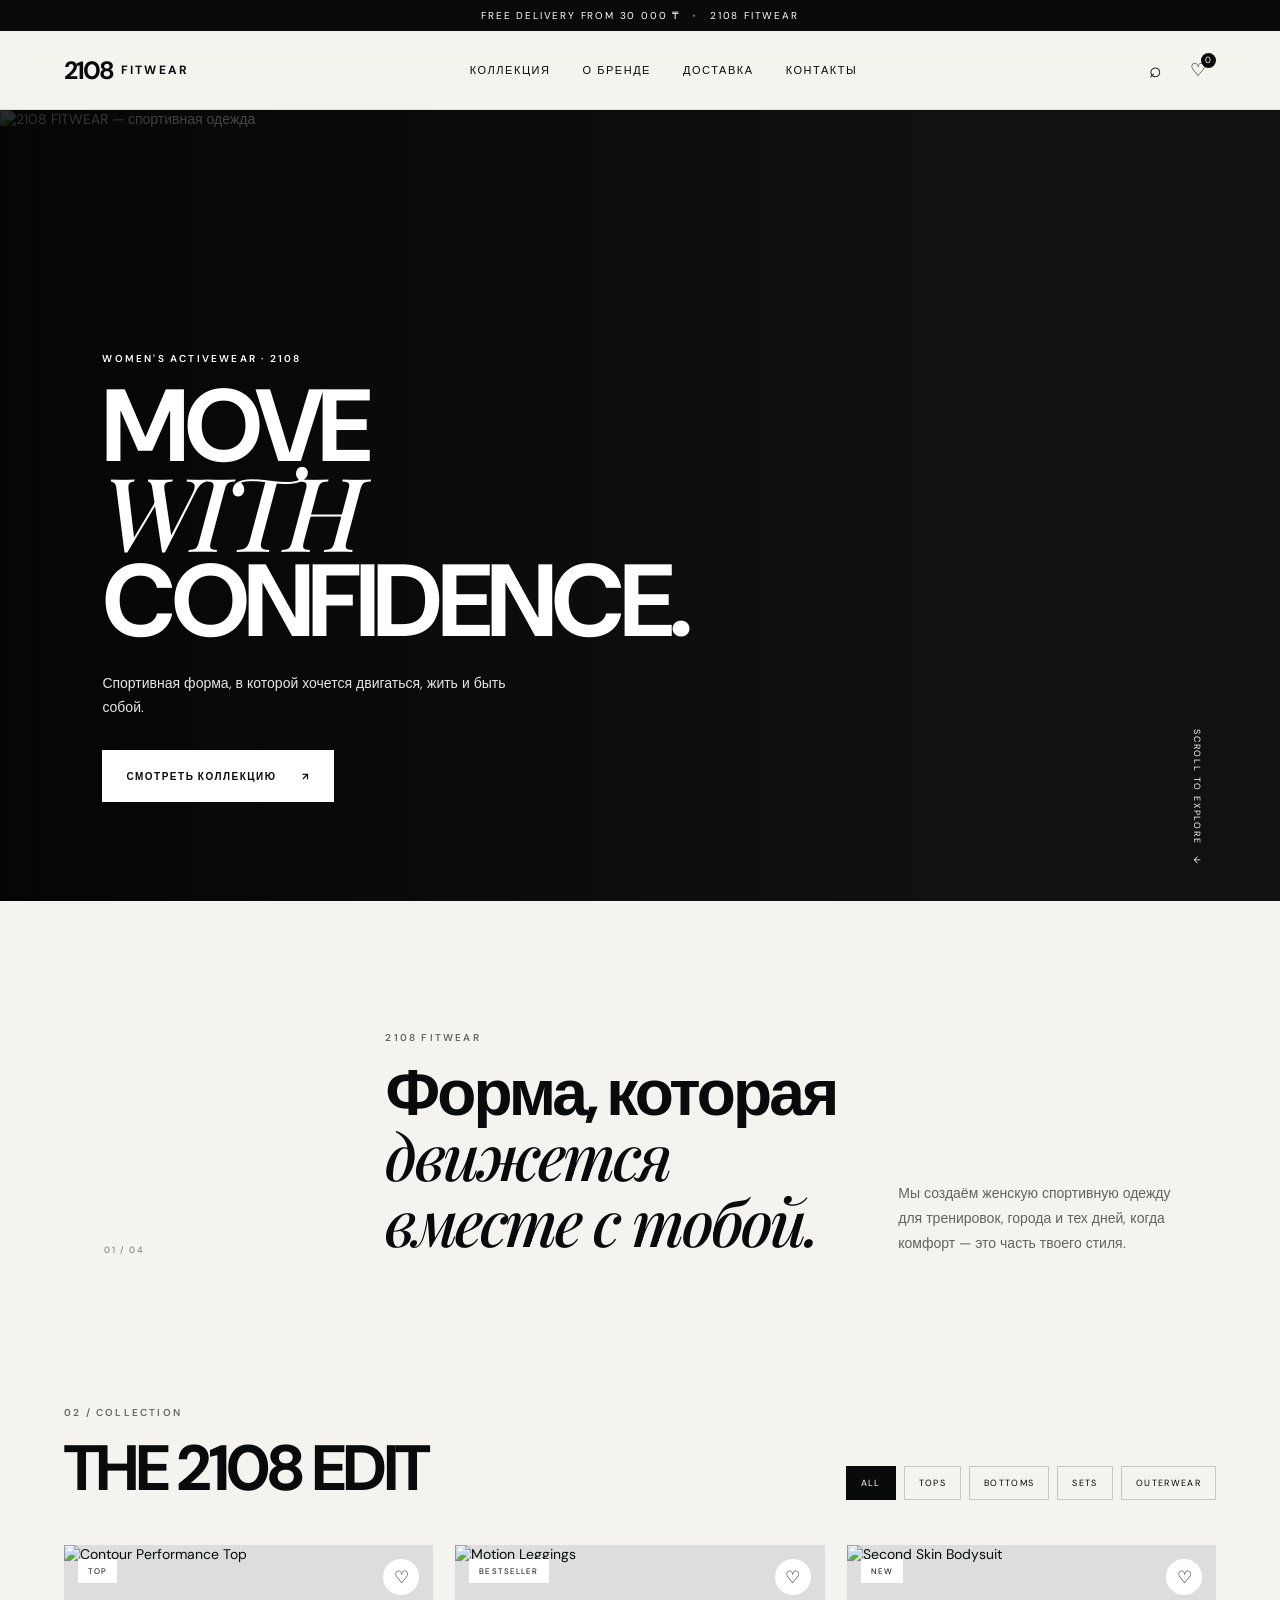
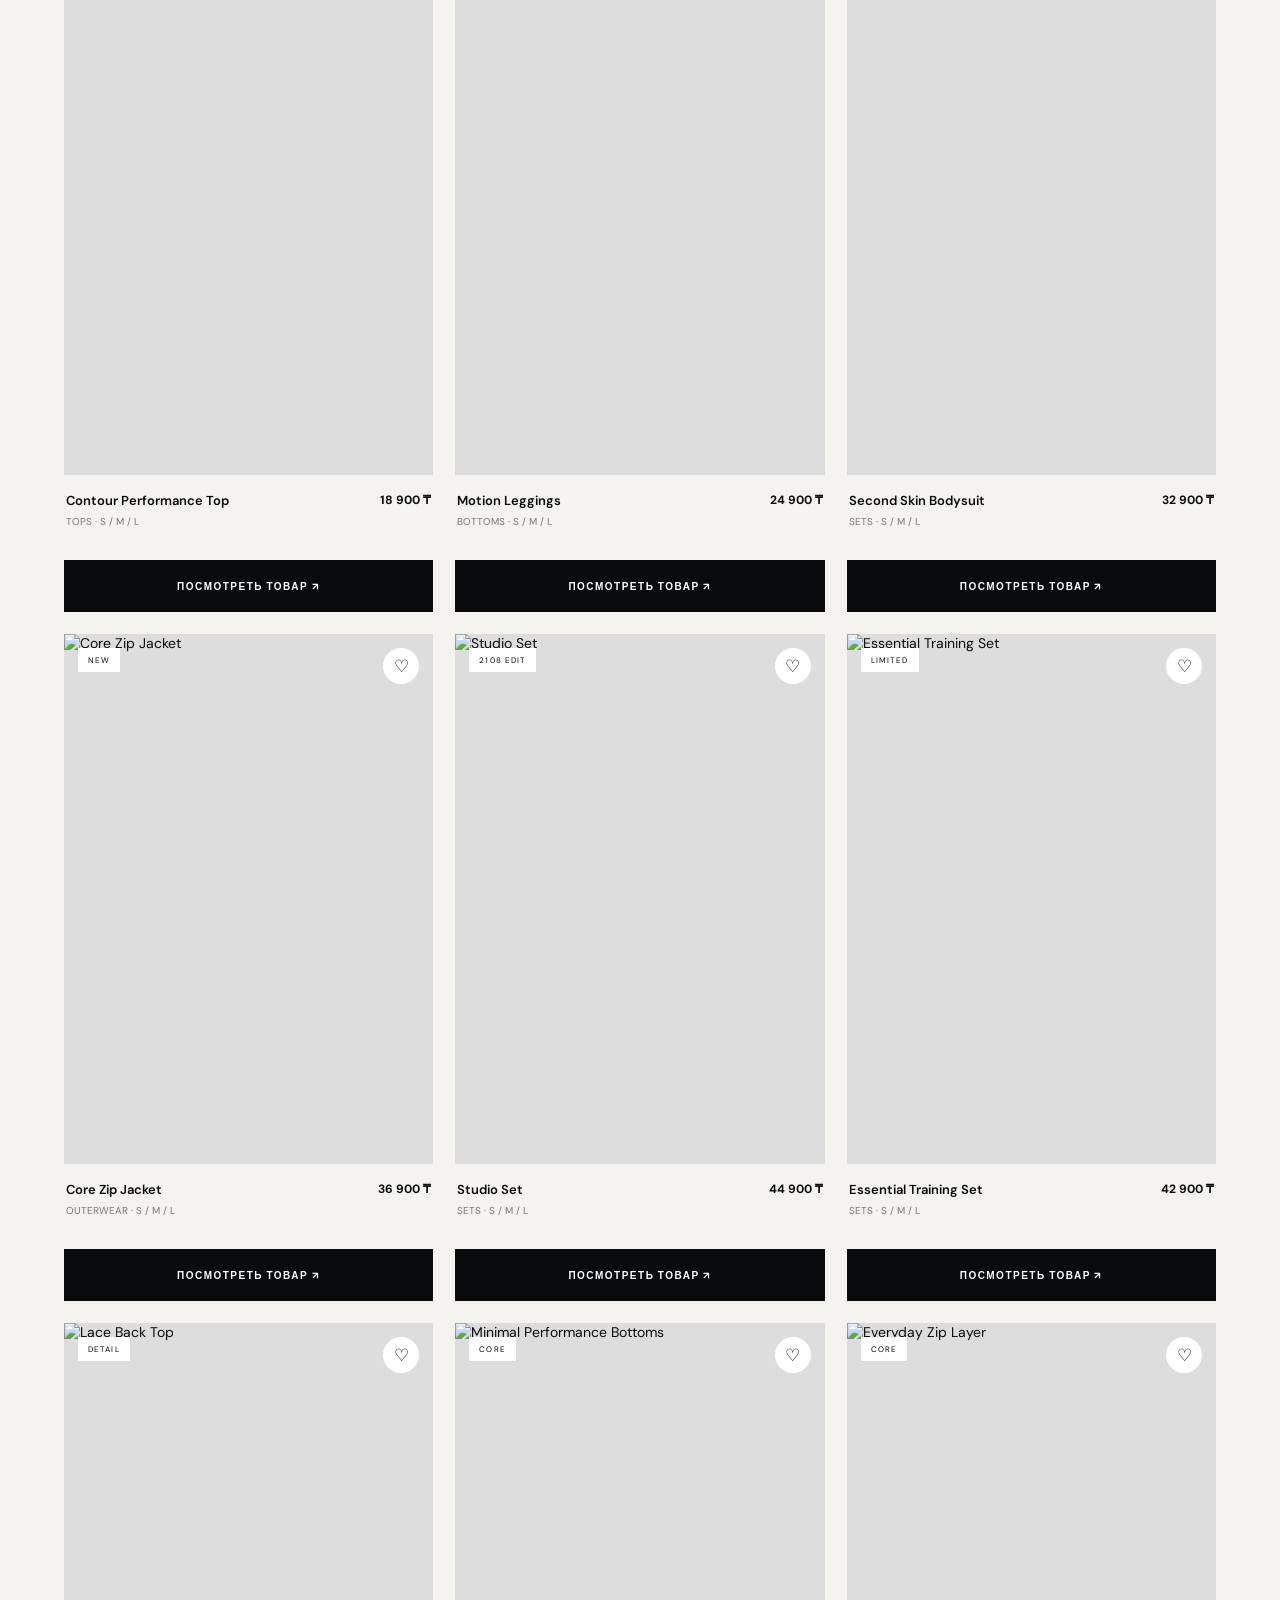
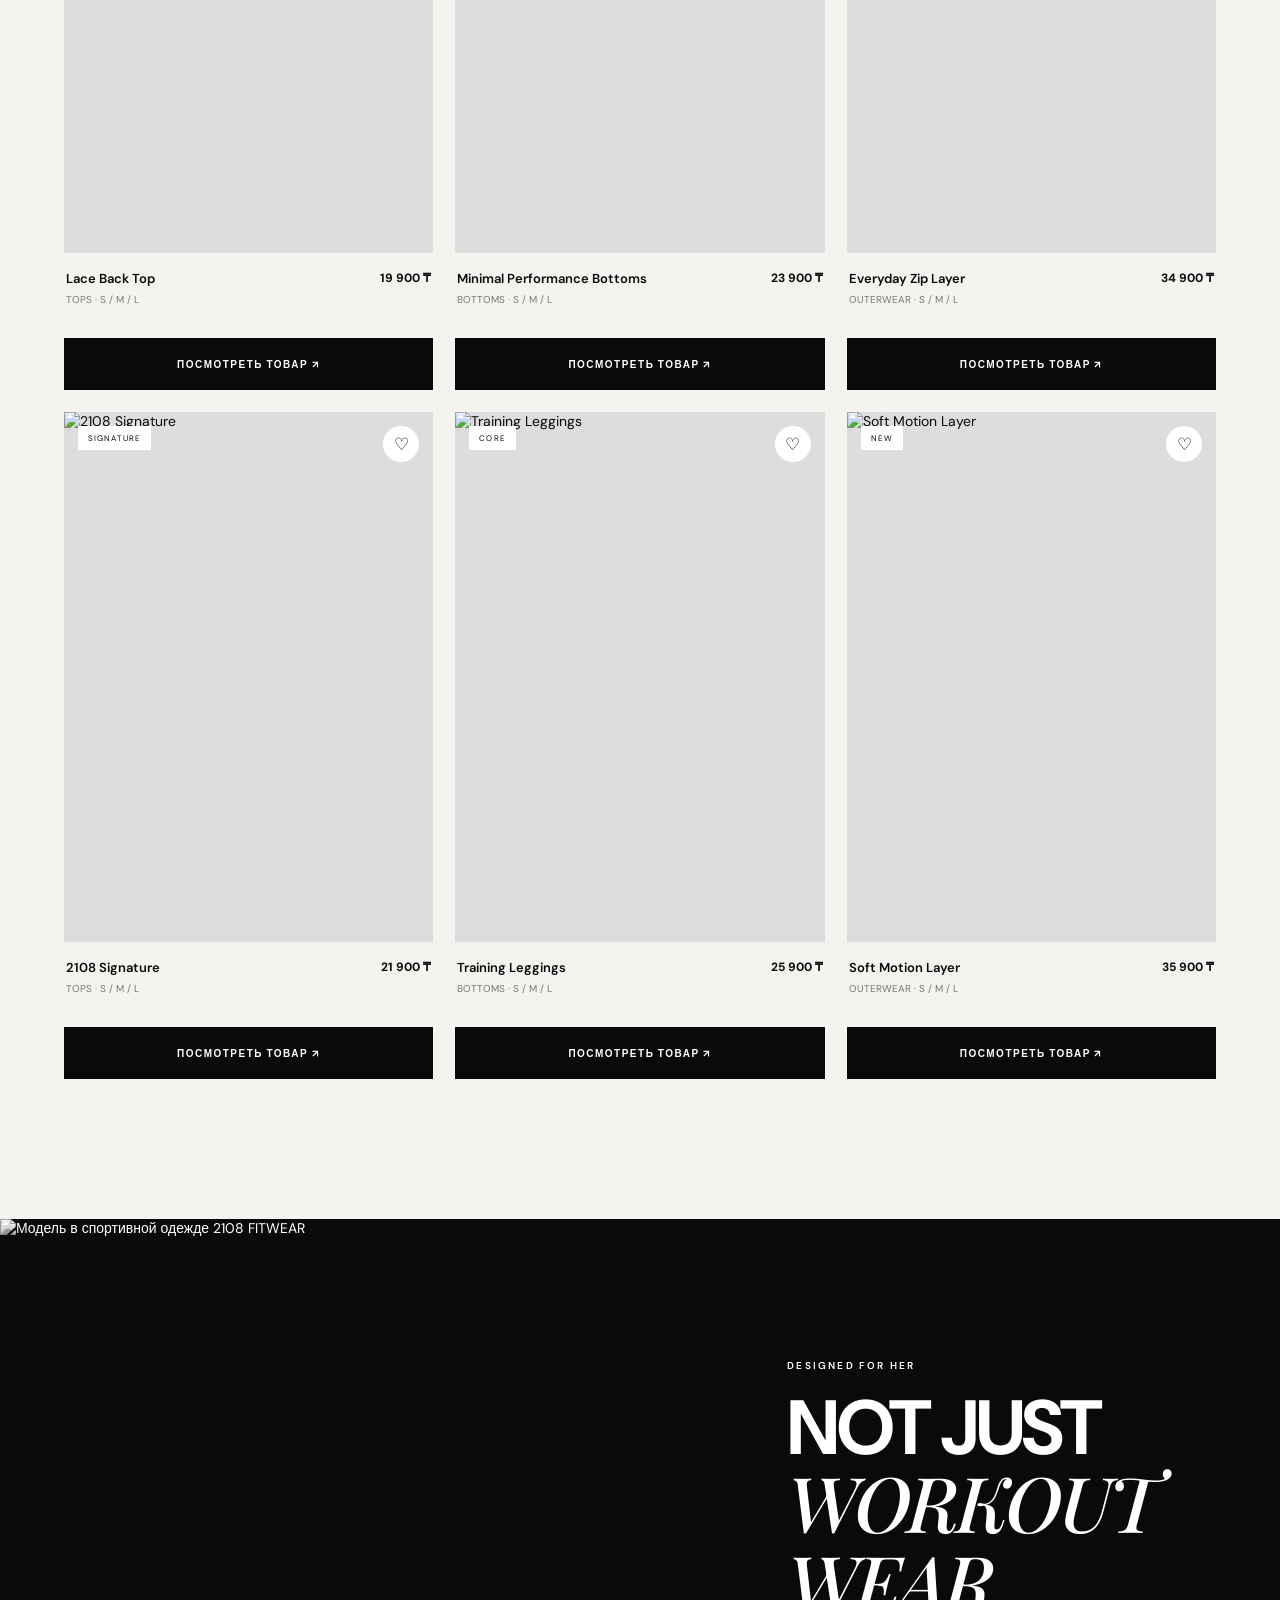
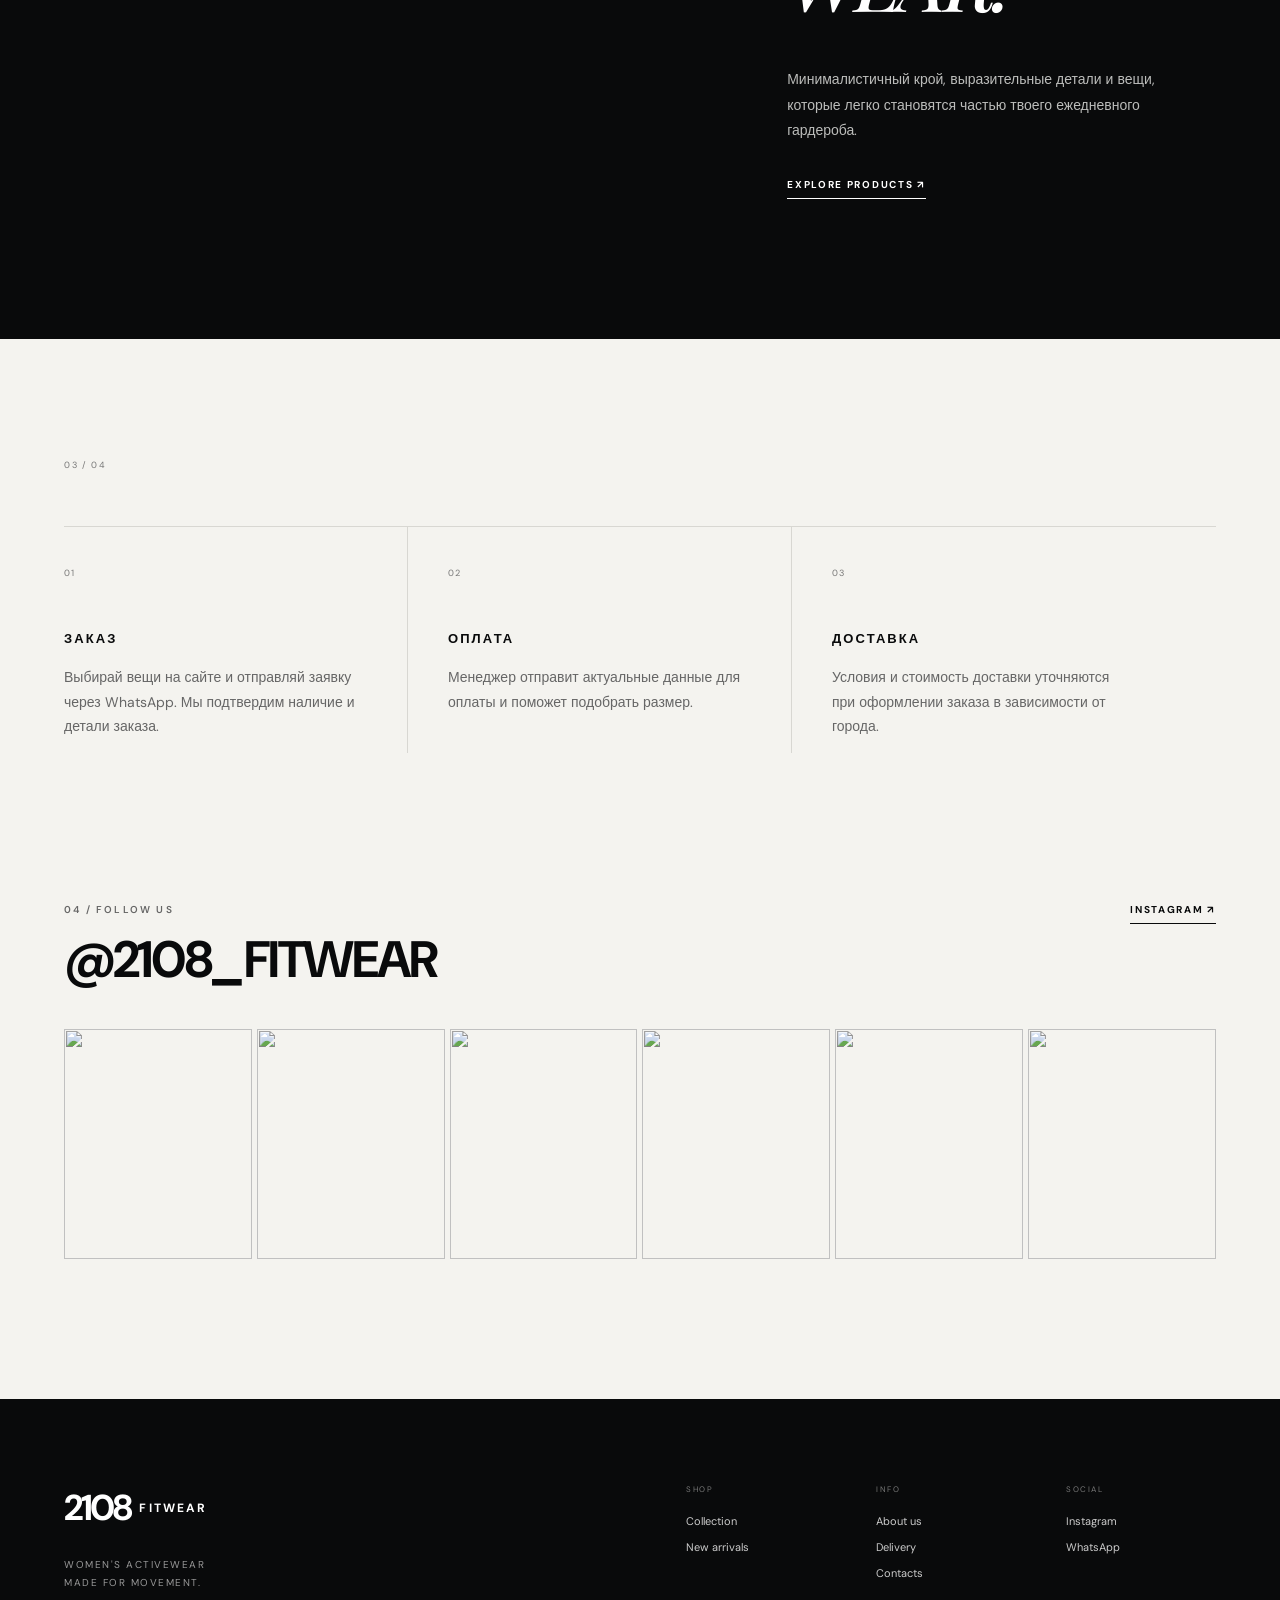
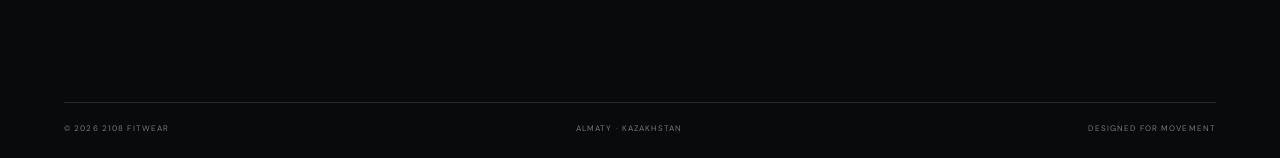
==== index.html @ 3f8c4842 "Add files via upload" ====
<!doctype html>
<html lang="ru">
<head>
  <meta charset="UTF-8">
  <meta name="viewport" content="width=device-width, initial-scale=1.0">
  <meta name="description" content="2108 FITWEAR — женская спортивная одежда. Премиальный activewear для тренировок и повседневной жизни.">
  <title>2108 FITWEAR — Women's Activewear</title>
  <link rel="icon" href="assets/favicon.svg">
  <link rel="stylesheet" href="style.css">
</head>
<body>
  <div class="announcement">FREE DELIVERY FROM 30 000 ₸ <span>•</span> 2108 FITWEAR</div>

  <header class="header" id="top">
    <div class="header-inner">
      <button class="icon-btn mobile-menu-btn" aria-label="Открыть меню">☰</button>
      <a class="logo" href="#top" aria-label="2108 FITWEAR">
        <span class="logo-mark">2108</span>
        <span class="logo-word">FITWEAR</span>
      </a>

      <nav class="nav">
        <a href="#catalog">КОЛЛЕКЦИЯ</a>
        <a href="#about">О БРЕНДЕ</a>
        <a href="#delivery">ДОСТАВКА</a>
        <a href="#contacts">КОНТАКТЫ</a>
      </nav>

      <div class="header-actions">
        <button class="icon-btn" id="searchBtn" aria-label="Поиск">⌕</button>
        <button class="icon-btn bag-btn" id="cartBtn" aria-label="Корзина">
          ♡ <span class="cart-count">0</span>
        </button>
      </div>
    </div>
    <div class="searchbar" id="searchbar">
      <input id="searchInput" type="search" placeholder="Поиск по коллекции..." autocomplete="off">
    </div>
  </header>

  <main>
    <section class="hero">
      <div class="hero-image">
        <img src="assets/product-02.jpg" alt="2108 FITWEAR — спортивная одежда">
      </div>
      <div class="hero-overlay"></div>
      <div class="hero-content">
        <p class="eyebrow">WOMEN'S ACTIVEWEAR · 2108</p>
        <h1>MOVE<br><em>WITH</em><br>CONFIDENCE.</h1>
        <p class="hero-text">Спортивная форма, в которой хочется двигаться, жить и быть собой.</p>
        <a href="#catalog" class="btn btn-light">СМОТРЕТЬ КОЛЛЕКЦИЮ <span>↗</span></a>
      </div>
      <div class="hero-scroll">SCROLL TO EXPLORE <span>↓</span></div>
    </section>

    <section class="intro" id="about">
      <div class="section-number">01 / 04</div>
      <div>
        <p class="eyebrow dark">2108 FITWEAR</p>
        <h2>Форма, которая<br><em>движется вместе с тобой.</em></h2>
      </div>
      <p class="intro-copy">Мы создаём женскую спортивную одежду для тренировок, города и тех дней, когда комфорт — это часть твоего стиля.</p>
    </section>

    <section class="catalog-section" id="catalog">
      <div class="section-head">
        <div>
          <p class="eyebrow dark">02 / COLLECTION</p>
          <h2>THE 2108 EDIT</h2>
        </div>
        <div class="filters" id="filters">
          <button class="filter active" data-filter="all">ALL</button>
          <button class="filter" data-filter="tops">TOPS</button>
          <button class="filter" data-filter="bottoms">BOTTOMS</button>
          <button class="filter" data-filter="sets">SETS</button>
          <button class="filter" data-filter="outerwear">OUTERWEAR</button>
        </div>
      </div>

      <div class="products" id="products"></div>
    </section>

    <section class="statement">
      <div class="statement-image">
        <img src="assets/product-05.jpg" alt="Модель в спортивной одежде 2108 FITWEAR">
      </div>
      <div class="statement-copy">
        <p class="eyebrow">DESIGNED FOR HER</p>
        <h2>NOT JUST<br><em>WORKOUT WEAR.</em></h2>
        <p>Минималистичный крой, выразительные детали и вещи, которые легко становятся частью твоего ежедневного гардероба.</p>
        <a href="#catalog" class="text-link">EXPLORE PRODUCTS ↗</a>
      </div>
    </section>

    <section class="delivery" id="delivery">
      <div class="section-number">03 / 04</div>
      <div class="delivery-grid">
        <article>
          <span>01</span>
          <h3>ЗАКАЗ</h3>
          <p>Выбирай вещи на сайте и отправляй заявку через WhatsApp. Мы подтвердим наличие и детали заказа.</p>
        </article>
        <article>
          <span>02</span>
          <h3>ОПЛАТА</h3>
          <p>Менеджер отправит актуальные данные для оплаты и поможет подобрать размер.</p>
        </article>
        <article>
          <span>03</span>
          <h3>ДОСТАВКА</h3>
          <p>Условия и стоимость доставки уточняются при оформлении заказа в зависимости от города.</p>
        </article>
      </div>
    </section>

    <section class="instagram">
      <div class="section-head">
        <div>
          <p class="eyebrow dark">04 / FOLLOW US</p>
          <h2>@2108_FITWEAR</h2>
        </div>
        <a class="text-link" href="https://instagram.com/2108_fitwear" target="_blank" rel="noopener">INSTAGRAM ↗</a>
      </div>
      <div class="insta-grid">
        <img src="assets/product-01.jpg" alt="">
        <img src="assets/product-03.jpg" alt="">
        <img src="assets/product-04.jpg" alt="">
        <img src="assets/product-06.jpg" alt="">
        <img src="assets/product-07.jpg" alt="">
        <img src="assets/product-10.jpg" alt="">
      </div>
    </section>
  </main>

  <footer class="footer" id="contacts">
    <div class="footer-top">
      <div class="footer-brand">
        <div class="logo large"><span class="logo-mark">2108</span><span class="logo-word">FITWEAR</span></div>
        <p>WOMEN'S ACTIVEWEAR<br>MADE FOR MOVEMENT.</p>
      </div>
      <div class="footer-links">
        <div>
          <small>SHOP</small>
          <a href="#catalog">Collection</a>
          <a href="#catalog">New arrivals</a>
        </div>
        <div>
          <small>INFO</small>
          <a href="#about">About us</a>
          <a href="#delivery">Delivery</a>
          <a href="#contacts">Contacts</a>
        </div>
        <div>
          <small>SOCIAL</small>
          <a href="https://instagram.com/2108_fitwear" target="_blank" rel="noopener">Instagram</a>
          <a href="#" id="footerWhatsapp">WhatsApp</a>
        </div>
      </div>
    </div>
    <div class="footer-bottom">
      <span>© 2026 2108 FITWEAR</span>
      <span>ALMATY · KAZAKHSTAN</span>
      <span>DESIGNED FOR MOVEMENT</span>
    </div>
  </footer>

  <div class="modal" id="productModal" aria-hidden="true">
    <div class="modal-backdrop"></div>
    <div class="modal-card">
      <button class="modal-close" id="modalClose" aria-label="Закрыть">×</button>
      <div class="modal-image"><img id="modalImg" src="" alt=""></div>
      <div class="modal-info">
        <p class="eyebrow dark" id="modalCategory"></p>
        <h2 id="modalName"></h2>
        <p class="modal-price" id="modalPrice"></p>
        <p class="modal-description" id="modalDescription"></p>
        <div class="sizes">
          <span>SIZE</span>
          <button>S</button><button>M</button><button>L</button>
        </div>
        <button class="btn btn-dark full" id="modalAdd">ДОБАВИТЬ В КОРЗИНУ</button>
      </div>
    </div>
  </div>

  <aside class="cart" id="cart">
    <div class="cart-head">
      <div><p class="eyebrow dark">YOUR BAG</p><h2>КОРЗИНА</h2></div>
      <button class="modal-close" id="cartClose">×</button>
    </div>
    <div class="cart-items" id="cartItems">
      <div class="empty-cart">Корзина пока пуста.<br>Выбери что-нибудь из коллекции.</div>
    </div>
    <div class="cart-footer">
      <div class="cart-total"><span>ИТОГО</span><strong id="cartTotal">0 ₸</strong></div>
      <a class="btn btn-dark full" id="whatsappOrder" href="#" target="_blank" rel="noopener">ЗАКАЗАТЬ В WHATSAPP ↗</a>
      <a class="btn btn-outline full" href="https://instagram.com/2108_fitwear" target="_blank" rel="noopener">НАПИСАТЬ В INSTAGRAM ↗</a>
    </div>
  </aside>
  <div class="cart-overlay" id="cartOverlay"></div>

  <script src="script.js"></script>
</body>
</html>
---- style.css ----
@import url('https://fonts.googleapis.com/css2?family=DM+Sans:wght@400;500;600;700&family=Playfair+Display:ital,wght@0,500;0,600;1,500;1,600&display=swap');

:root{
  --black:#090a0b; --soft:#f4f3ef; --white:#fff; --muted:#777873;
  --line:#d8d7d2; --serif:"Playfair Display",Georgia,serif; --sans:"DM Sans",Arial,sans-serif;
}
*{box-sizing:border-box}
html{scroll-behavior:smooth}
body{margin:0;background:var(--soft);color:var(--black);font-family:var(--sans);font-size:14px}
a{color:inherit;text-decoration:none}
button,input{font:inherit}
button{cursor:pointer}
img{display:block;width:100%;height:100%;object-fit:cover}
.announcement{height:31px;background:var(--black);color:#fff;display:flex;align-items:center;justify-content:center;font-size:10px;letter-spacing:.18em}
.announcement span{margin:0 12px;opacity:.4}
.header{position:sticky;top:0;z-index:20;background:rgba(244,243,239,.94);backdrop-filter:blur(15px);border-bottom:1px solid rgba(0,0,0,.09)}
.header-inner{height:78px;max-width:1440px;margin:auto;padding:0 5vw;display:flex;align-items:center;justify-content:space-between;gap:30px}
.logo{display:flex;align-items:center;gap:8px;font-weight:700;letter-spacing:.07em}
.logo-mark{font-size:25px;letter-spacing:-.08em}
.logo-word{font-size:12px;letter-spacing:.18em}
.logo.large{display:flex;margin-bottom:25px}
.logo.large .logo-mark{font-size:36px}
.nav{display:flex;gap:32px;font-size:11px;letter-spacing:.14em}
.nav a,.text-link{transition:opacity .2s}
.nav a:hover,.text-link:hover{opacity:.5}
.header-actions{display:flex;gap:8px}
.icon-btn{border:0;background:transparent;width:35px;height:35px;position:relative;font-size:21px}
.bag-btn{font-size:18px}
.cart-count{position:absolute;right:0;top:0;background:var(--black);color:#fff;border-radius:50%;width:15px;height:15px;font-size:9px;display:grid;place-items:center}
.mobile-menu-btn{display:none}
.searchbar{display:none;max-width:1440px;margin:auto;padding:0 5vw 15px}
.searchbar.open{display:block}
.searchbar input{width:100%;border:0;border-bottom:1px solid #aaa;background:transparent;padding:12px 0;outline:0}
.hero{height:min(820px,calc(100vh - 109px));min-height:620px;background:#111;position:relative;color:#fff;overflow:hidden}
.hero-image{position:absolute;inset:0}
.hero-image img{object-position:center 35%;filter:brightness(.58) contrast(1.04)}
.hero-overlay{position:absolute;inset:0;background:linear-gradient(90deg,rgba(0,0,0,.7),transparent 75%)}
.hero-content{position:absolute;left:8vw;bottom:11vh;max-width:650px}
.eyebrow{font-size:10px;letter-spacing:.22em;font-weight:600;margin:0 0 20px}
.eyebrow.dark{color:#666}
.hero h1{font-size:clamp(54px,8vw,125px);line-height:.82;letter-spacing:-.055em;margin:0 0 28px;font-weight:700}
.hero h1 em,h2 em{font-family:var(--serif);font-weight:500}
.hero-text{max-width:430px;line-height:1.7;color:#e6e6e6;margin-bottom:30px}
.btn{display:inline-flex;align-items:center;justify-content:center;gap:25px;border:1px solid transparent;padding:17px 23px;min-height:52px;font-size:10px;font-weight:700;letter-spacing:.15em;transition:transform .2s,background .2s,color .2s}
.btn:hover{transform:translateY(-2px)}
.btn-light{background:#fff;color:#090a0b}
.btn-dark{background:var(--black);color:#fff}
.btn-outline{background:transparent;border-color:#aaa}
.full{width:100%}
.hero-scroll{position:absolute;right:6vw;bottom:35px;font-size:9px;letter-spacing:.2em;writing-mode:vertical-rl;display:flex;gap:12px}
.intro{max-width:1200px;margin:auto;padding:130px 5vw 150px;display:grid;grid-template-columns:1fr 2fr 1.2fr;gap:50px;align-items:end}
.section-number{font-size:9px;letter-spacing:.18em;color:#777}
.intro h2,.section-head h2,.statement h2,.cart h2,.modal-info h2{font-size:clamp(36px,5vw,76px);line-height:.95;letter-spacing:-.045em;margin:0}
.intro-copy{line-height:1.8;color:#62635f;max-width:330px;margin:0}
.catalog-section{padding:0 5vw 140px;max-width:1440px;margin:auto}
.section-head{display:flex;align-items:flex-end;justify-content:space-between;gap:30px;margin-bottom:45px}
.section-head h2{font-size:clamp(35px,5vw,68px)}
.filters{display:flex;flex-wrap:wrap;gap:8px}
.filter{background:transparent;border:1px solid #c7c6c1;padding:10px 14px;font-size:9px;letter-spacing:.15em}
.filter.active,.filter:hover{background:var(--black);color:#fff;border-color:var(--black)}
.products{display:grid;grid-template-columns:repeat(3,1fr);gap:22px}
.product{position:relative;min-width:0}
.product-image{height:530px;background:#ddd;overflow:hidden;position:relative}
.product-image img{transition:transform .6s cubic-bezier(.2,.7,.2,1)}
.product:hover .product-image img{transform:scale(1.035)}
.product-badge{position:absolute;left:14px;top:14px;background:#fff;padding:7px 10px;font-size:8px;letter-spacing:.14em}
.product-like{position:absolute;right:14px;top:14px;width:36px;height:36px;border:0;background:#fff;border-radius:50%;font-size:17px}
.product-info{padding:17px 2px 32px;display:flex;justify-content:space-between;gap:15px}
.product-name{font-weight:600;font-size:13px;margin-bottom:6px}
.product-meta{font-size:10px;color:#777}
.product-price{font-size:12px;font-weight:700;white-space:nowrap}
.statement{background:var(--black);color:#fff;display:grid;grid-template-columns:1.05fr .95fr;min-height:720px}
.statement-image{min-height:650px}
.statement-image img{filter:grayscale(1);object-position:center}
.statement-copy{padding:10vw 9vw;display:flex;flex-direction:column;justify-content:center}
.statement-copy h2{font-size:clamp(45px,6vw,90px);margin-bottom:30px}
.statement-copy>p:not(.eyebrow){color:#bcbdbb;line-height:1.8;max-width:450px;margin-bottom:35px}
.text-link{font-size:10px;letter-spacing:.17em;font-weight:700;border-bottom:1px solid currentColor;padding-bottom:7px;align-self:flex-start}
.delivery{max-width:1440px;margin:auto;padding:120px 5vw 150px}
.delivery-grid{display:grid;grid-template-columns:repeat(3,1fr);gap:0;border-top:1px solid var(--line);margin-top:55px}
.delivery-grid article{padding:35px 40px 0 0;border-right:1px solid var(--line);margin-right:40px}
.delivery-grid article:last-child{border:0}
.delivery-grid span{font-size:9px;letter-spacing:.15em;color:#777}
.delivery-grid h3{font-size:13px;letter-spacing:.16em;margin:50px 0 18px}
.delivery-grid p{color:#666;line-height:1.75;max-width:300px}
.instagram{padding:0 5vw 140px;max-width:1440px;margin:auto}
.instagram .section-head{align-items:end}
.instagram h2{font-size:clamp(34px,4vw,58px)}
.insta-grid{display:grid;grid-template-columns:repeat(6,1fr);height:230px;gap:5px}
.insta-grid img{filter:grayscale(.25);transition:filter .3s}
.insta-grid img:hover{filter:grayscale(0)}
.footer{background:var(--black);color:#fff;padding:85px 5vw 25px}
.footer-top{max-width:1300px;margin:auto;display:flex;justify-content:space-between;gap:80px;padding-bottom:100px}
.footer-brand p{font-size:10px;line-height:1.8;letter-spacing:.15em;color:#999}
.footer-links{display:grid;grid-template-columns:repeat(3,150px);gap:40px}
.footer-links div{display:flex;flex-direction:column;gap:12px}
.footer-links small{font-size:8px;letter-spacing:.2em;color:#777;margin-bottom:8px}
.footer-links a{font-size:11px;color:#ccc}
.footer-bottom{max-width:1300px;margin:auto;border-top:1px solid #292929;padding-top:20px;display:flex;justify-content:space-between;font-size:8px;letter-spacing:.14em;color:#777}
.modal{position:fixed;inset:0;z-index:50;display:none;align-items:center;justify-content:center;padding:25px}
.modal.open{display:flex}
.modal-backdrop{position:absolute;inset:0;background:rgba(0,0,0,.68);backdrop-filter:blur(5px)}
.modal-card{position:relative;z-index:1;background:var(--soft);max-width:900px;width:100%;display:grid;grid-template-columns:1fr 1fr;max-height:90vh;overflow:auto}
.modal-image{height:620px;background:#ddd}
.modal-info{padding:65px 55px;display:flex;flex-direction:column;justify-content:center}
.modal-info h2{font-size:45px;margin-bottom:15px}
.modal-price{font-weight:700;font-size:18px;margin:0 0 25px}
.modal-description{color:#686966;line-height:1.7}
.sizes{display:flex;align-items:center;gap:8px;margin:25px 0}
.sizes span{font-size:9px;letter-spacing:.15em;margin-right:10px}
.sizes button{width:38px;height:38px;background:transparent;border:1px solid #bbb;font-size:10px}
.modal-close{position:absolute;right:15px;top:10px;background:transparent;border:0;font-size:30px;z-index:3}
.cart{position:fixed;right:0;top:0;height:100vh;width:min(470px,100vw);background:var(--soft);z-index:60;transform:translateX(105%);transition:transform .35s ease;display:flex;flex-direction:column;padding:35px}
.cart.open{transform:translateX(0)}
.cart-overlay{position:fixed;inset:0;background:rgba(0,0,0,.45);z-index:55;opacity:0;pointer-events:none;transition:.3s}
.cart-overlay.open{opacity:1;pointer-events:auto}
.cart-head{display:flex;justify-content:space-between;align-items:start;border-bottom:1px solid var(--line);padding-bottom:25px}
.cart-head h2{font-size:36px}
.cart-items{flex:1;overflow:auto;padding:25px 0}
.empty-cart{color:#777;line-height:1.8;text-align:center;padding:70px 20px}
.cart-item{display:grid;grid-template-columns:80px 1fr auto;gap:15px;margin-bottom:20px;align-items:center}
.cart-item-img{height:95px;background:#ddd}
.cart-item-name{font-size:12px;font-weight:700}
.cart-item-meta{font-size:10px;color:#777;margin-top:5px}
.cart-item-price{font-size:11px;font-weight:700}
.remove-item{border:0;background:transparent;font-size:16px;color:#888}
.cart-footer{border-top:1px solid var(--line);padding-top:20px}
.cart-total{display:flex;justify-content:space-between;margin-bottom:15px;font-size:12px}
.cart-total strong{font-size:16px}
.cart-footer .btn{margin-top:9px}
@media(max-width:900px){
  .nav{display:none}.mobile-menu-btn{display:block}
  .header-inner{height:68px}
  .hero{min-height:650px}
  .intro{grid-template-columns:1fr;gap:25px;padding:90px 7vw}
  .intro-copy{max-width:600px}
  .products{grid-template-columns:repeat(2,1fr)}
  .product-image{height:500px}
  .statement{grid-template-columns:1fr}
  .statement-image{height:520px;min-height:0}
  .delivery-grid{grid-template-columns:1fr}
  .delivery-grid article{border-right:0;border-bottom:1px solid var(--line);padding-bottom:25px;margin:0}
  .delivery-grid h3{margin-top:25px}
  .insta-grid{grid-template-columns:repeat(3,1fr);height:auto}
  .insta-grid img{height:180px}
  .footer-top{flex-direction:column;padding-bottom:60px}
}
@media(max-width:600px){
  .announcement{font-size:8px}
  .hero{height:700px;min-height:0}
  .hero-content{left:7vw;right:7vw;bottom:70px}
  .hero h1{font-size:58px}
  .hero-scroll{display:none}
  .section-head{align-items:flex-start;flex-direction:column}
  .catalog-section,.instagram,.delivery{padding-left:6vw;padding-right:6vw}
  .products{grid-template-columns:1fr;gap:0}
  .product-image{height:125vw;max-height:600px}
  .filters{gap:5px}
  .filter{padding:9px 10px}
  .statement-image{height:400px}
  .statement-copy{padding:70px 8vw}
  .delivery{padding-top:80px}
  .insta-grid{grid-template-columns:repeat(2,1fr)}
  .insta-grid img{height:46vw}
  .footer{padding:65px 7vw 25px}
  .footer-links{grid-template-columns:repeat(2,1fr);gap:30px}
  .footer-bottom{flex-direction:column;gap:8px}
  .modal-card{grid-template-columns:1fr}
  .modal-image{height:380px}
  .modal-info{padding:35px 25px}
  .modal-info h2{font-size:36px}
  .cart{padding:25px}
}
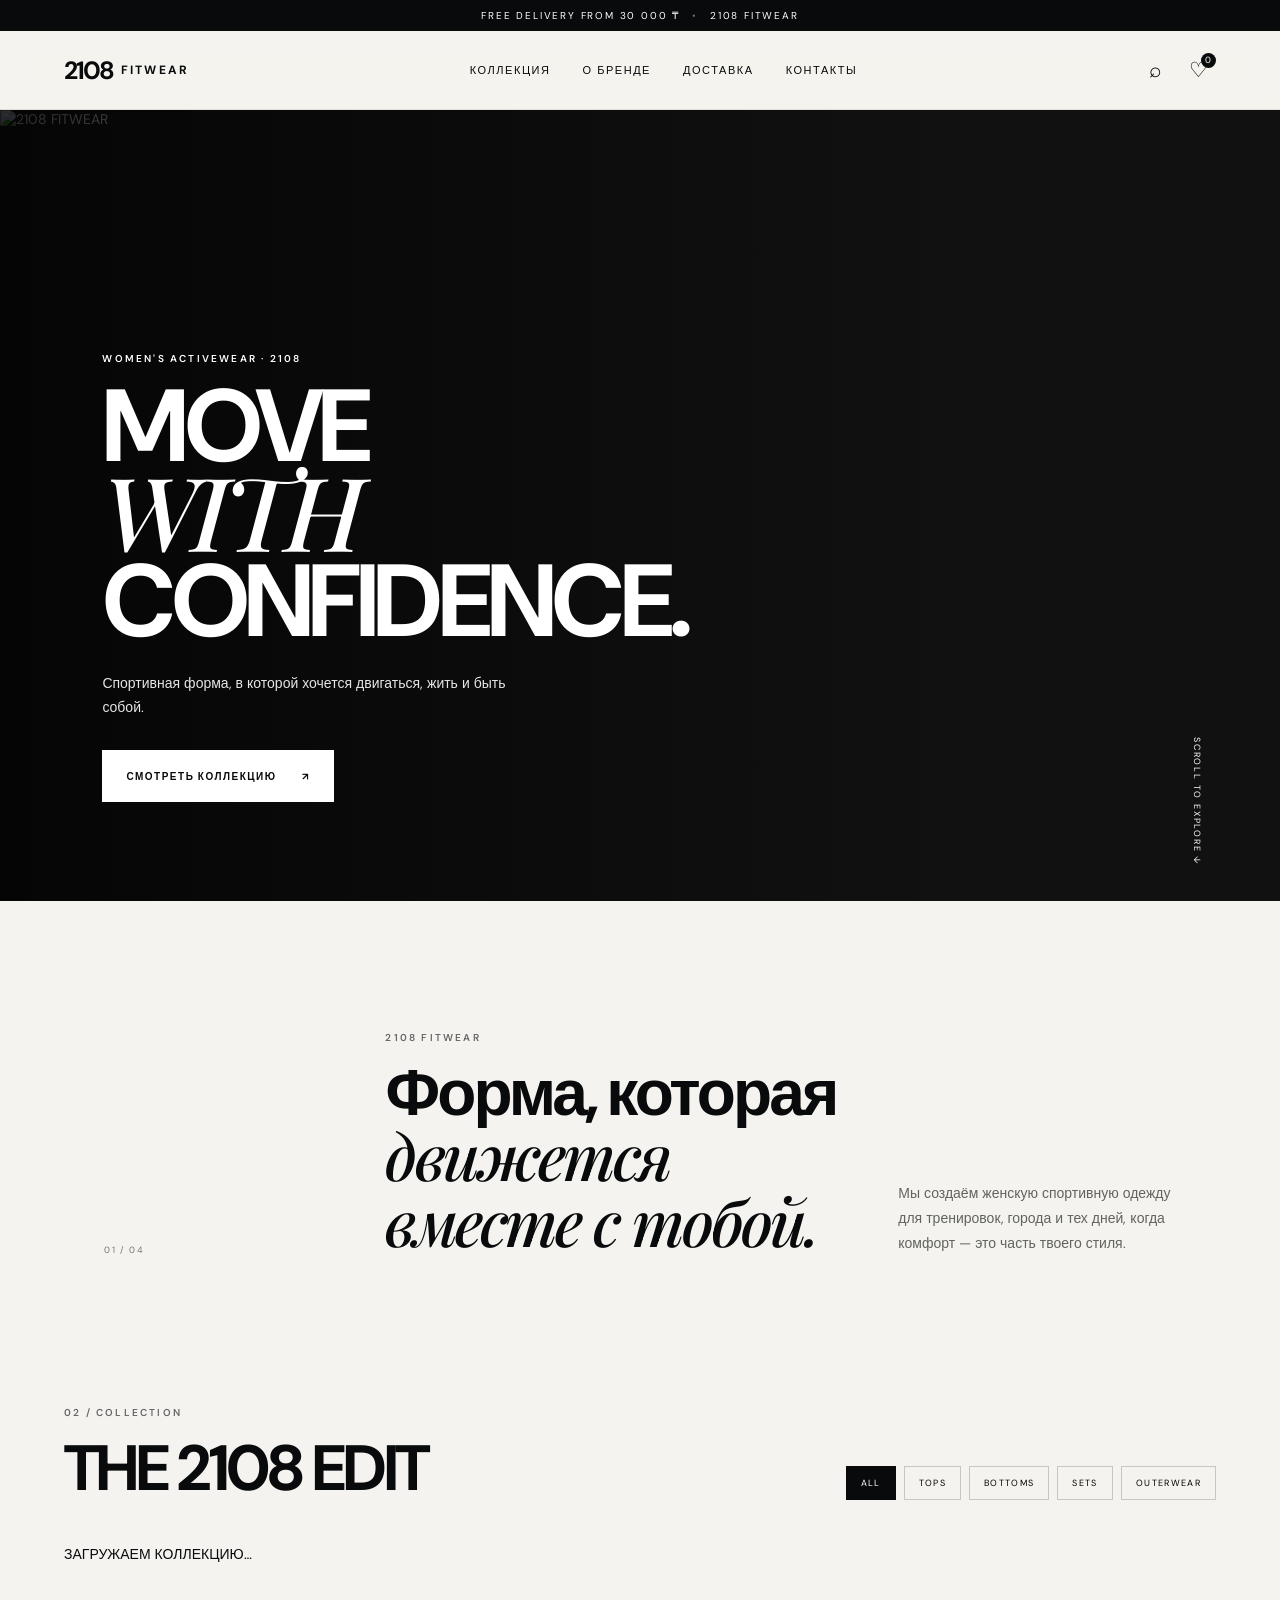
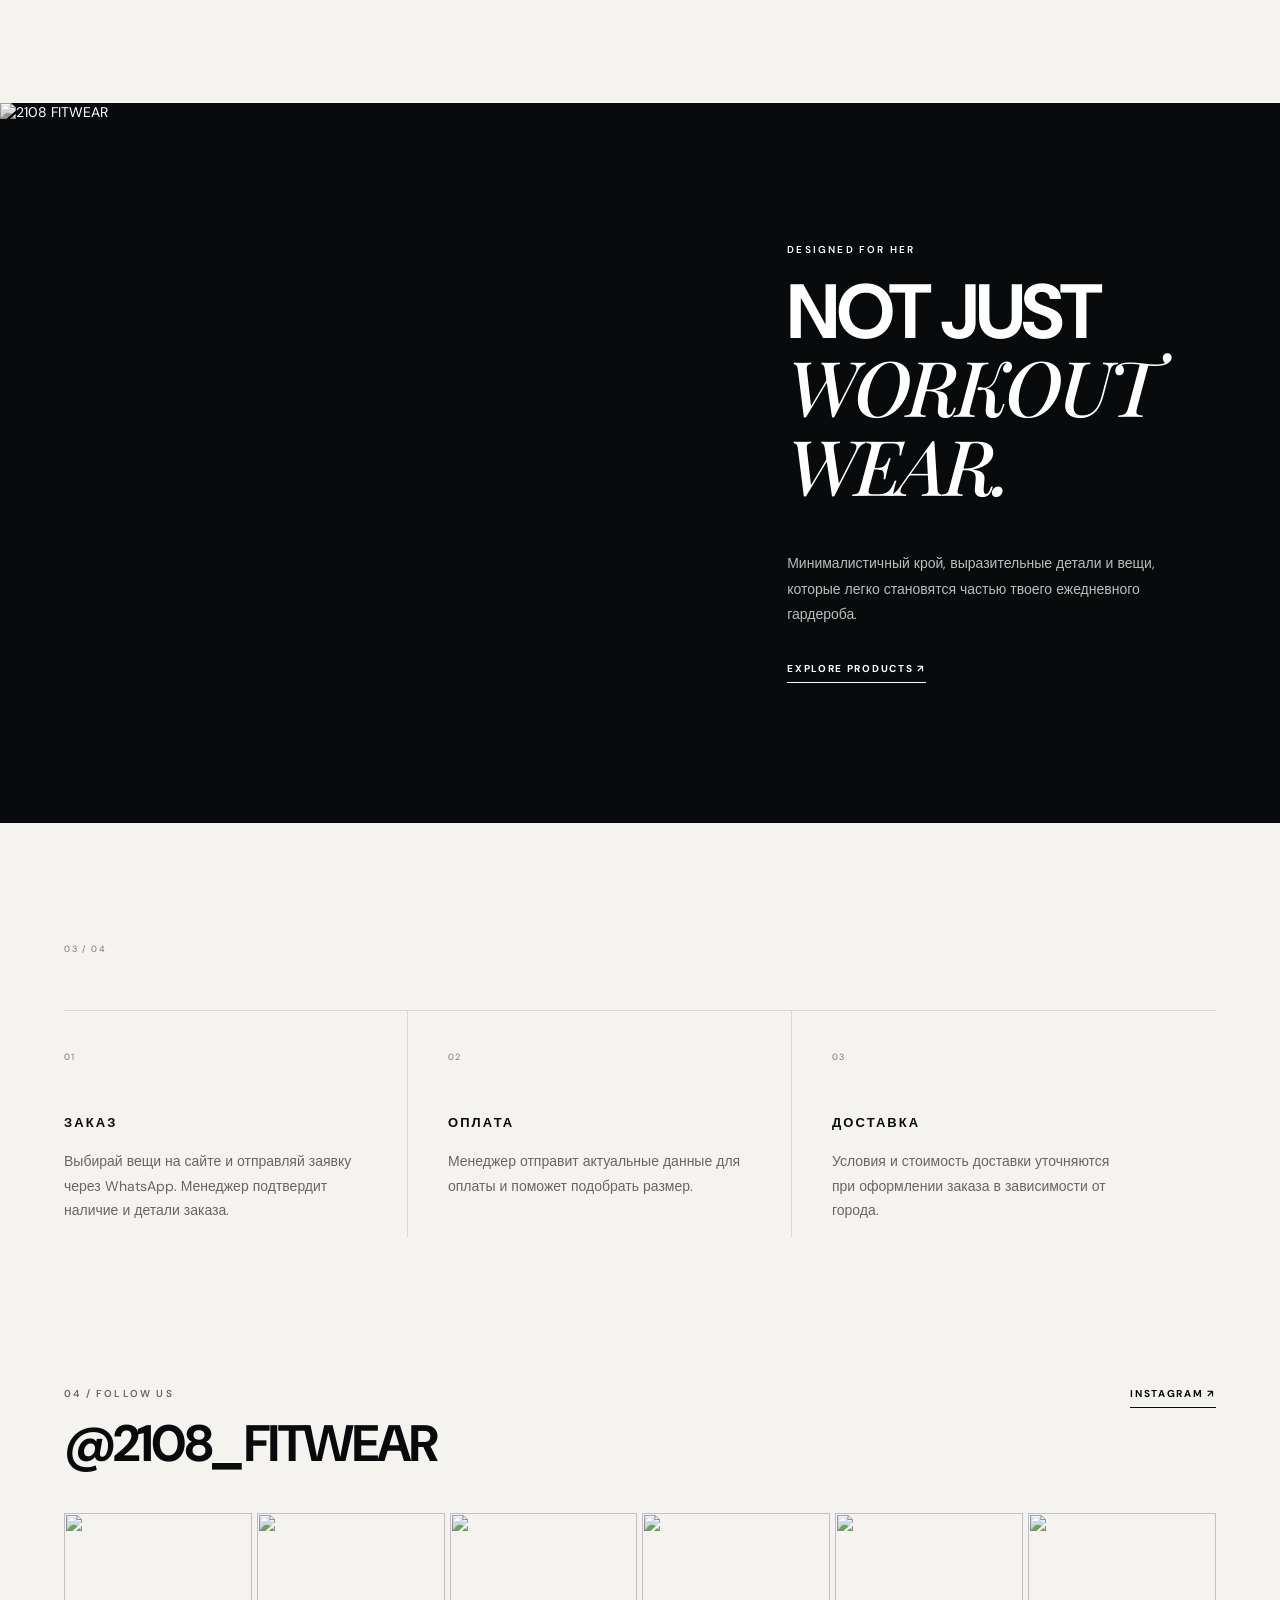
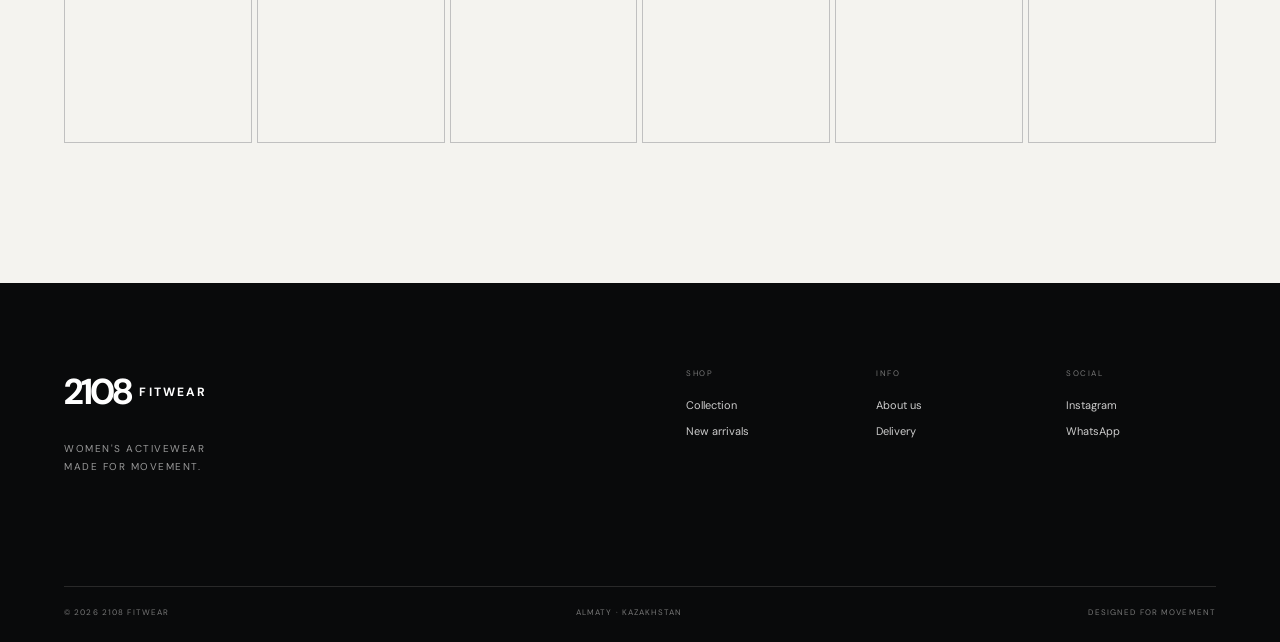
==== commit d33caaae: "Add files via upload" ====
--- a/index.html
+++ b/index.html
@@ -1,204 +1,40 @@
 <!doctype html>
-<html lang="ru">
-<head>
-  <meta charset="UTF-8">
-  <meta name="viewport" content="width=device-width, initial-scale=1.0">
-  <meta name="description" content="2108 FITWEAR — женская спортивная одежда. Премиальный activewear для тренировок и повседневной жизни.">
-  <title>2108 FITWEAR — Women's Activewear</title>
-  <link rel="icon" href="assets/favicon.svg">
-  <link rel="stylesheet" href="style.css">
-</head>
+<html lang="ru"><head><meta charset="UTF-8"><meta name="viewport" content="width=device-width,initial-scale=1">
+<title>2108 FITWEAR — Women's Activewear</title><link rel="icon" href="assets/favicon.svg"><link rel="stylesheet" href="style.css"></head>
 <body>
-  <div class="announcement">FREE DELIVERY FROM 30 000 ₸ <span>•</span> 2108 FITWEAR</div>
+<div class="announcement">FREE DELIVERY FROM 30 000 ₸ <span>•</span> 2108 FITWEAR</div>
+<header class="header"><div class="header-inner">
+<button class="icon-btn mobile-menu-btn" id="mobileMenu">☰</button>
+<a class="logo" href="#top"><span class="logo-mark">2108</span><span class="logo-word">FITWEAR</span></a>
+<nav class="nav" id="nav"><a href="#catalog">КОЛЛЕКЦИЯ</a><a href="#about">О БРЕНДЕ</a><a href="#delivery">ДОСТАВКА</a><a href="#contacts">КОНТАКТЫ</a></nav>
+<div class="header-actions"><button class="icon-btn" id="searchBtn">⌕</button><button class="icon-btn" id="cartBtn">♡<span class="cart-count">0</span></button></div></div>
+<div class="searchbar" id="searchbar"><input id="searchInput" type="search" placeholder="Поиск по коллекции..."></div></header>
 
-  <header class="header" id="top">
-    <div class="header-inner">
-      <button class="icon-btn mobile-menu-btn" aria-label="Открыть меню">☰</button>
-      <a class="logo" href="#top" aria-label="2108 FITWEAR">
-        <span class="logo-mark">2108</span>
-        <span class="logo-word">FITWEAR</span>
-      </a>
+<main id="top">
+<section class="hero"><div class="hero-image"><img src="assets/product-02.jpg" alt="2108 FITWEAR"></div><div class="hero-overlay"></div>
+<div class="hero-content"><p class="eyebrow">WOMEN'S ACTIVEWEAR · 2108</p><h1>MOVE<br><em>WITH</em><br>CONFIDENCE.</h1><p class="hero-text">Спортивная форма, в которой хочется двигаться, жить и быть собой.</p><a href="#catalog" class="btn btn-light">СМОТРЕТЬ КОЛЛЕКЦИЮ <span>↗</span></a></div><div class="hero-scroll">SCROLL TO EXPLORE ↓</div></section>
 
-      <nav class="nav">
-        <a href="#catalog">КОЛЛЕКЦИЯ</a>
-        <a href="#about">О БРЕНДЕ</a>
-        <a href="#delivery">ДОСТАВКА</a>
-        <a href="#contacts">КОНТАКТЫ</a>
-      </nav>
+<section class="intro" id="about"><div class="section-number">01 / 04</div><div><p class="eyebrow dark">2108 FITWEAR</p><h2>Форма, которая<br><em>движется вместе с тобой.</em></h2></div><p class="intro-copy">Мы создаём женскую спортивную одежду для тренировок, города и тех дней, когда комфорт — это часть твоего стиля.</p></section>
 
-      <div class="header-actions">
-        <button class="icon-btn" id="searchBtn" aria-label="Поиск">⌕</button>
-        <button class="icon-btn bag-btn" id="cartBtn" aria-label="Корзина">
-          ♡ <span class="cart-count">0</span>
-        </button>
-      </div>
-    </div>
-    <div class="searchbar" id="searchbar">
-      <input id="searchInput" type="search" placeholder="Поиск по коллекции..." autocomplete="off">
-    </div>
-  </header>
+<section class="catalog-section" id="catalog"><div class="section-head"><div><p class="eyebrow dark">02 / COLLECTION</p><h2>THE 2108 EDIT</h2></div>
+<div class="filters"><button class="filter active" data-filter="all">ALL</button><button class="filter" data-filter="tops">TOPS</button><button class="filter" data-filter="bottoms">BOTTOMS</button><button class="filter" data-filter="sets">SETS</button><button class="filter" data-filter="outerwear">OUTERWEAR</button></div></div>
+<div class="products" id="products"><div class="loading">ЗАГРУЖАЕМ КОЛЛЕКЦИЮ…</div></div></section>
 
-  <main>
-    <section class="hero">
-      <div class="hero-image">
-        <img src="assets/product-02.jpg" alt="2108 FITWEAR — спортивная одежда">
-      </div>
-      <div class="hero-overlay"></div>
-      <div class="hero-content">
-        <p class="eyebrow">WOMEN'S ACTIVEWEAR · 2108</p>
-        <h1>MOVE<br><em>WITH</em><br>CONFIDENCE.</h1>
-        <p class="hero-text">Спортивная форма, в которой хочется двигаться, жить и быть собой.</p>
-        <a href="#catalog" class="btn btn-light">СМОТРЕТЬ КОЛЛЕКЦИЮ <span>↗</span></a>
-      </div>
-      <div class="hero-scroll">SCROLL TO EXPLORE <span>↓</span></div>
-    </section>
+<section class="statement"><div class="statement-image"><img src="assets/product-05.jpg" alt="2108 FITWEAR"></div><div class="statement-copy"><p class="eyebrow">DESIGNED FOR HER</p><h2>NOT JUST<br><em>WORKOUT WEAR.</em></h2><p>Минималистичный крой, выразительные детали и вещи, которые легко становятся частью твоего ежедневного гардероба.</p><a href="#catalog" class="text-link">EXPLORE PRODUCTS ↗</a></div></section>
 
-    <section class="intro" id="about">
-      <div class="section-number">01 / 04</div>
-      <div>
-        <p class="eyebrow dark">2108 FITWEAR</p>
-        <h2>Форма, которая<br><em>движется вместе с тобой.</em></h2>
-      </div>
-      <p class="intro-copy">Мы создаём женскую спортивную одежду для тренировок, города и тех дней, когда комфорт — это часть твоего стиля.</p>
-    </section>
+<section class="delivery" id="delivery"><div class="section-number">03 / 04</div><div class="delivery-grid">
+<article><span>01</span><h3>ЗАКАЗ</h3><p>Выбирай вещи на сайте и отправляй заявку через WhatsApp. Менеджер подтвердит наличие и детали заказа.</p></article>
+<article><span>02</span><h3>ОПЛАТА</h3><p>Менеджер отправит актуальные данные для оплаты и поможет подобрать размер.</p></article>
+<article><span>03</span><h3>ДОСТАВКА</h3><p>Условия и стоимость доставки уточняются при оформлении заказа в зависимости от города.</p></article></div></section>
 
-    <section class="catalog-section" id="catalog">
-      <div class="section-head">
-        <div>
-          <p class="eyebrow dark">02 / COLLECTION</p>
-          <h2>THE 2108 EDIT</h2>
-        </div>
-        <div class="filters" id="filters">
-          <button class="filter active" data-filter="all">ALL</button>
-          <button class="filter" data-filter="tops">TOPS</button>
-          <button class="filter" data-filter="bottoms">BOTTOMS</button>
-          <button class="filter" data-filter="sets">SETS</button>
-          <button class="filter" data-filter="outerwear">OUTERWEAR</button>
-        </div>
-      </div>
+<section class="instagram"><div class="section-head"><div><p class="eyebrow dark">04 / FOLLOW US</p><h2>@2108_FITWEAR</h2></div><a class="text-link" href="https://instagram.com/2108_fitwear" target="_blank">INSTAGRAM ↗</a></div>
+<div class="insta-grid"><img src="assets/product-01.jpg"><img src="assets/product-03.jpg"><img src="assets/product-04.jpg"><img src="assets/product-06.jpg"><img src="assets/product-07.jpg"><img src="assets/product-10.jpg"></div></section></main>
 
-      <div class="products" id="products"></div>
-    </section>
+<footer class="footer" id="contacts"><div class="footer-top"><div class="footer-brand"><div class="logo large"><span class="logo-mark">2108</span><span class="logo-word">FITWEAR</span></div><p>WOMEN'S ACTIVEWEAR<br>MADE FOR MOVEMENT.</p></div>
+<div class="footer-links"><div><small>SHOP</small><a href="#catalog">Collection</a><a href="#catalog">New arrivals</a></div><div><small>INFO</small><a href="#about">About us</a><a href="#delivery">Delivery</a></div><div><small>SOCIAL</small><a href="https://instagram.com/2108_fitwear" target="_blank">Instagram</a><a id="footerWhatsapp" href="#">WhatsApp</a></div></div></div>
+<div class="footer-bottom"><span>© 2026 2108 FITWEAR</span><span>ALMATY · KAZAKHSTAN</span><span>DESIGNED FOR MOVEMENT</span></div></footer>
 
-    <section class="statement">
-      <div class="statement-image">
-        <img src="assets/product-05.jpg" alt="Модель в спортивной одежде 2108 FITWEAR">
-      </div>
-      <div class="statement-copy">
-        <p class="eyebrow">DESIGNED FOR HER</p>
-        <h2>NOT JUST<br><em>WORKOUT WEAR.</em></h2>
-        <p>Минималистичный крой, выразительные детали и вещи, которые легко становятся частью твоего ежедневного гардероба.</p>
-        <a href="#catalog" class="text-link">EXPLORE PRODUCTS ↗</a>
-      </div>
-    </section>
-
-    <section class="delivery" id="delivery">
-      <div class="section-number">03 / 04</div>
-      <div class="delivery-grid">
-        <article>
-          <span>01</span>
-          <h3>ЗАКАЗ</h3>
-          <p>Выбирай вещи на сайте и отправляй заявку через WhatsApp. Мы подтвердим наличие и детали заказа.</p>
-        </article>
-        <article>
-          <span>02</span>
-          <h3>ОПЛАТА</h3>
-          <p>Менеджер отправит актуальные данные для оплаты и поможет подобрать размер.</p>
-        </article>
-        <article>
-          <span>03</span>
-          <h3>ДОСТАВКА</h3>
-          <p>Условия и стоимость доставки уточняются при оформлении заказа в зависимости от города.</p>
-        </article>
-      </div>
-    </section>
-
-    <section class="instagram">
-      <div class="section-head">
-        <div>
-          <p class="eyebrow dark">04 / FOLLOW US</p>
-          <h2>@2108_FITWEAR</h2>
-        </div>
-        <a class="text-link" href="https://instagram.com/2108_fitwear" target="_blank" rel="noopener">INSTAGRAM ↗</a>
-      </div>
-      <div class="insta-grid">
-        <img src="assets/product-01.jpg" alt="">
-        <img src="assets/product-03.jpg" alt="">
-        <img src="assets/product-04.jpg" alt="">
-        <img src="assets/product-06.jpg" alt="">
-        <img src="assets/product-07.jpg" alt="">
-        <img src="assets/product-10.jpg" alt="">
-      </div>
-    </section>
-  </main>
-
-  <footer class="footer" id="contacts">
-    <div class="footer-top">
-      <div class="footer-brand">
-        <div class="logo large"><span class="logo-mark">2108</span><span class="logo-word">FITWEAR</span></div>
-        <p>WOMEN'S ACTIVEWEAR<br>MADE FOR MOVEMENT.</p>
-      </div>
-      <div class="footer-links">
-        <div>
-          <small>SHOP</small>
-          <a href="#catalog">Collection</a>
-          <a href="#catalog">New arrivals</a>
-        </div>
-        <div>
-          <small>INFO</small>
-          <a href="#about">About us</a>
-          <a href="#delivery">Delivery</a>
-          <a href="#contacts">Contacts</a>
-        </div>
-        <div>
-          <small>SOCIAL</small>
-          <a href="https://instagram.com/2108_fitwear" target="_blank" rel="noopener">Instagram</a>
-          <a href="#" id="footerWhatsapp">WhatsApp</a>
-        </div>
-      </div>
-    </div>
-    <div class="footer-bottom">
-      <span>© 2026 2108 FITWEAR</span>
-      <span>ALMATY · KAZAKHSTAN</span>
-      <span>DESIGNED FOR MOVEMENT</span>
-    </div>
-  </footer>
-
-  <div class="modal" id="productModal" aria-hidden="true">
-    <div class="modal-backdrop"></div>
-    <div class="modal-card">
-      <button class="modal-close" id="modalClose" aria-label="Закрыть">×</button>
-      <div class="modal-image"><img id="modalImg" src="" alt=""></div>
-      <div class="modal-info">
-        <p class="eyebrow dark" id="modalCategory"></p>
-        <h2 id="modalName"></h2>
-        <p class="modal-price" id="modalPrice"></p>
-        <p class="modal-description" id="modalDescription"></p>
-        <div class="sizes">
-          <span>SIZE</span>
-          <button>S</button><button>M</button><button>L</button>
-        </div>
-        <button class="btn btn-dark full" id="modalAdd">ДОБАВИТЬ В КОРЗИНУ</button>
-      </div>
-    </div>
-  </div>
-
-  <aside class="cart" id="cart">
-    <div class="cart-head">
-      <div><p class="eyebrow dark">YOUR BAG</p><h2>КОРЗИНА</h2></div>
-      <button class="modal-close" id="cartClose">×</button>
-    </div>
-    <div class="cart-items" id="cartItems">
-      <div class="empty-cart">Корзина пока пуста.<br>Выбери что-нибудь из коллекции.</div>
-    </div>
-    <div class="cart-footer">
-      <div class="cart-total"><span>ИТОГО</span><strong id="cartTotal">0 ₸</strong></div>
-      <a class="btn btn-dark full" id="whatsappOrder" href="#" target="_blank" rel="noopener">ЗАКАЗАТЬ В WHATSAPP ↗</a>
-      <a class="btn btn-outline full" href="https://instagram.com/2108_fitwear" target="_blank" rel="noopener">НАПИСАТЬ В INSTAGRAM ↗</a>
-    </div>
-  </aside>
-  <div class="cart-overlay" id="cartOverlay"></div>
-
-  <script src="script.js"></script>
-</body>
-</html>
+<div class="modal" id="productModal"><div class="modal-backdrop"></div><div class="modal-card"><button class="modal-close" id="modalClose">×</button><div class="modal-image"><img id="modalImg"></div><div class="modal-info"><p class="eyebrow dark" id="modalCategory"></p><h2 id="modalName"></h2><p class="modal-price" id="modalPrice"></p><p id="modalDescription" class="modal-description"></p><div class="sizes"><span>SIZE</span><div id="modalSizes"></div></div><button class="btn btn-dark full" id="modalAdd">ДОБАВИТЬ В КОРЗИНУ</button></div></div></div>
+<aside class="cart" id="cart"><div class="cart-head"><div><p class="eyebrow dark">YOUR BAG</p><h2>КОРЗИНА</h2></div><button class="modal-close" id="cartClose">×</button></div><div class="cart-items" id="cartItems"></div><div class="cart-footer"><div class="cart-total"><span>ИТОГО</span><strong id="cartTotal">0 ₸</strong></div><a class="btn btn-dark full" id="whatsappOrder" target="_blank">ЗАКАЗАТЬ В WHATSAPP ↗</a><a class="btn btn-outline full" href="https://instagram.com/2108_fitwear" target="_blank">НАПИСАТЬ В INSTAGRAM ↗</a></div></aside><div class="cart-overlay" id="cartOverlay"></div>
+<script src="https://cdn.jsdelivr.net/npm/@supabase/supabase-js@2"></script><script src="supabase-config.js"></script><script src="script.js"></script>
+</body></html>
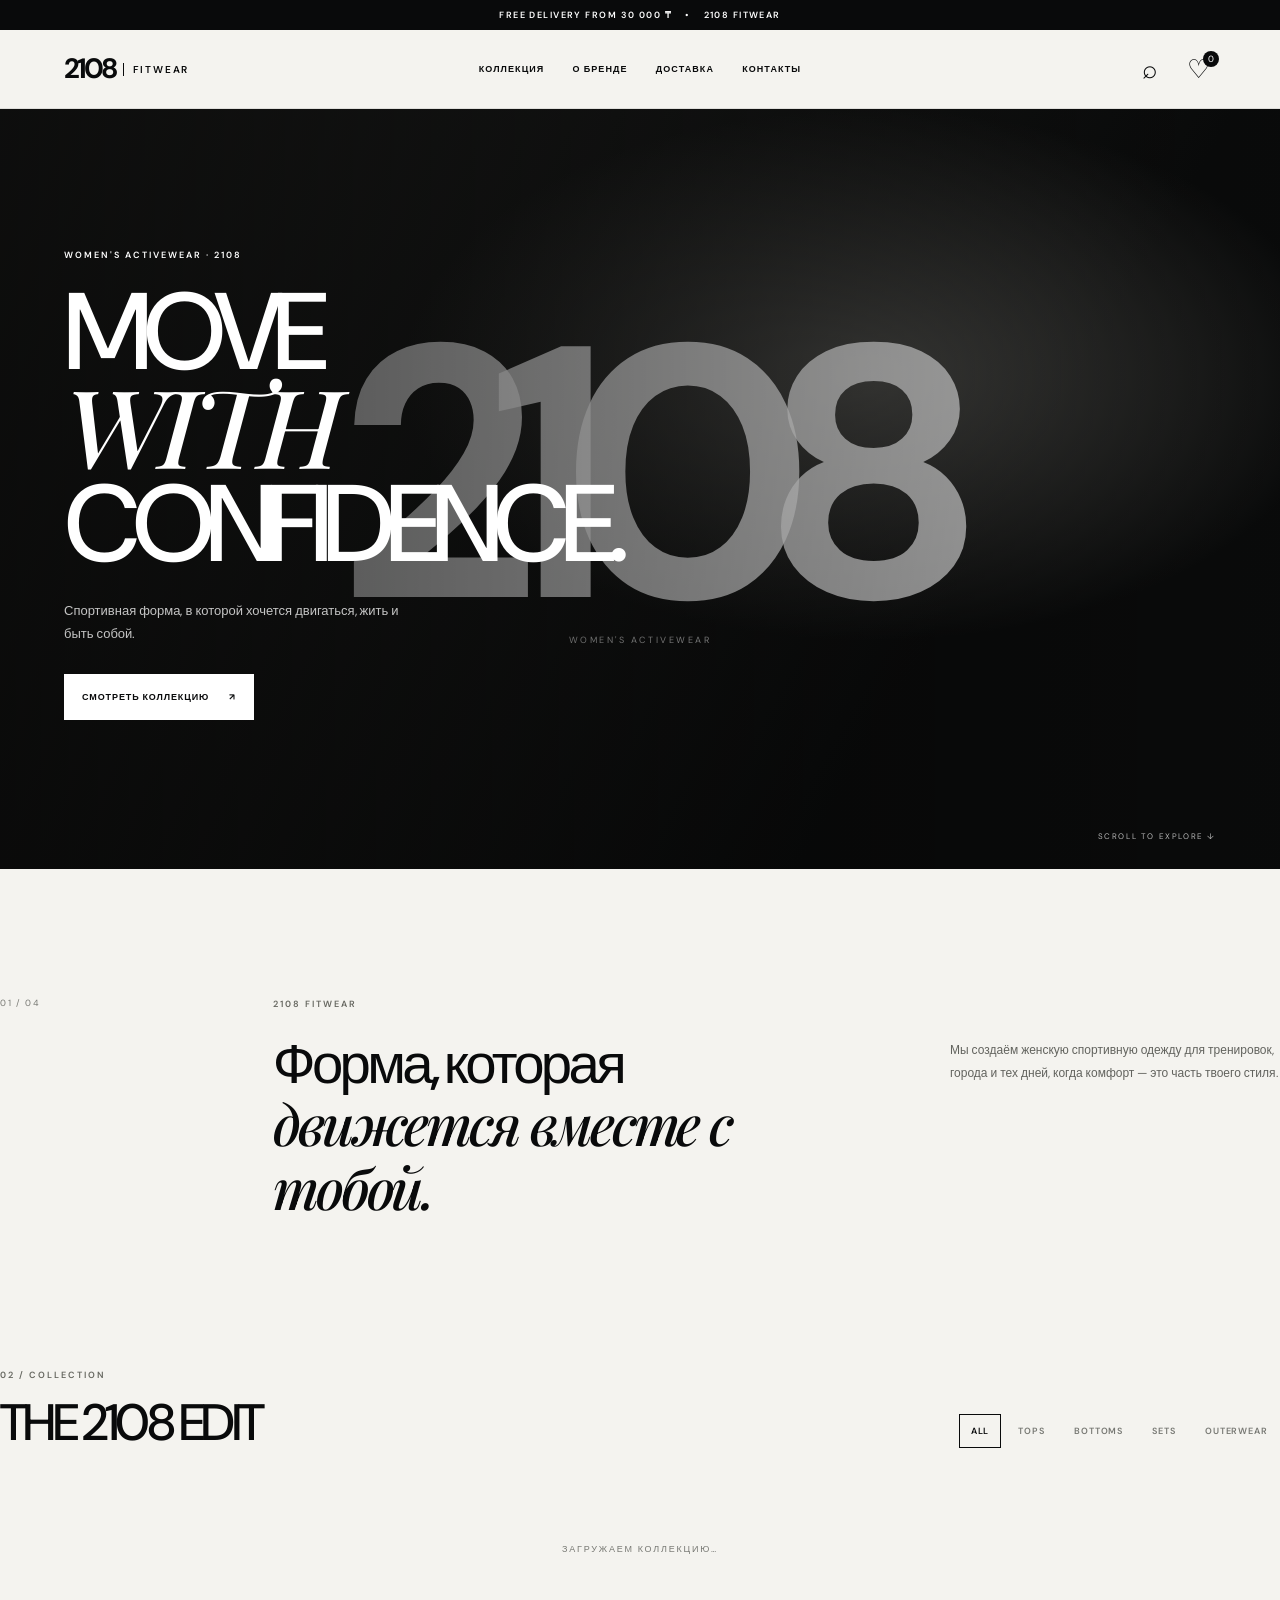
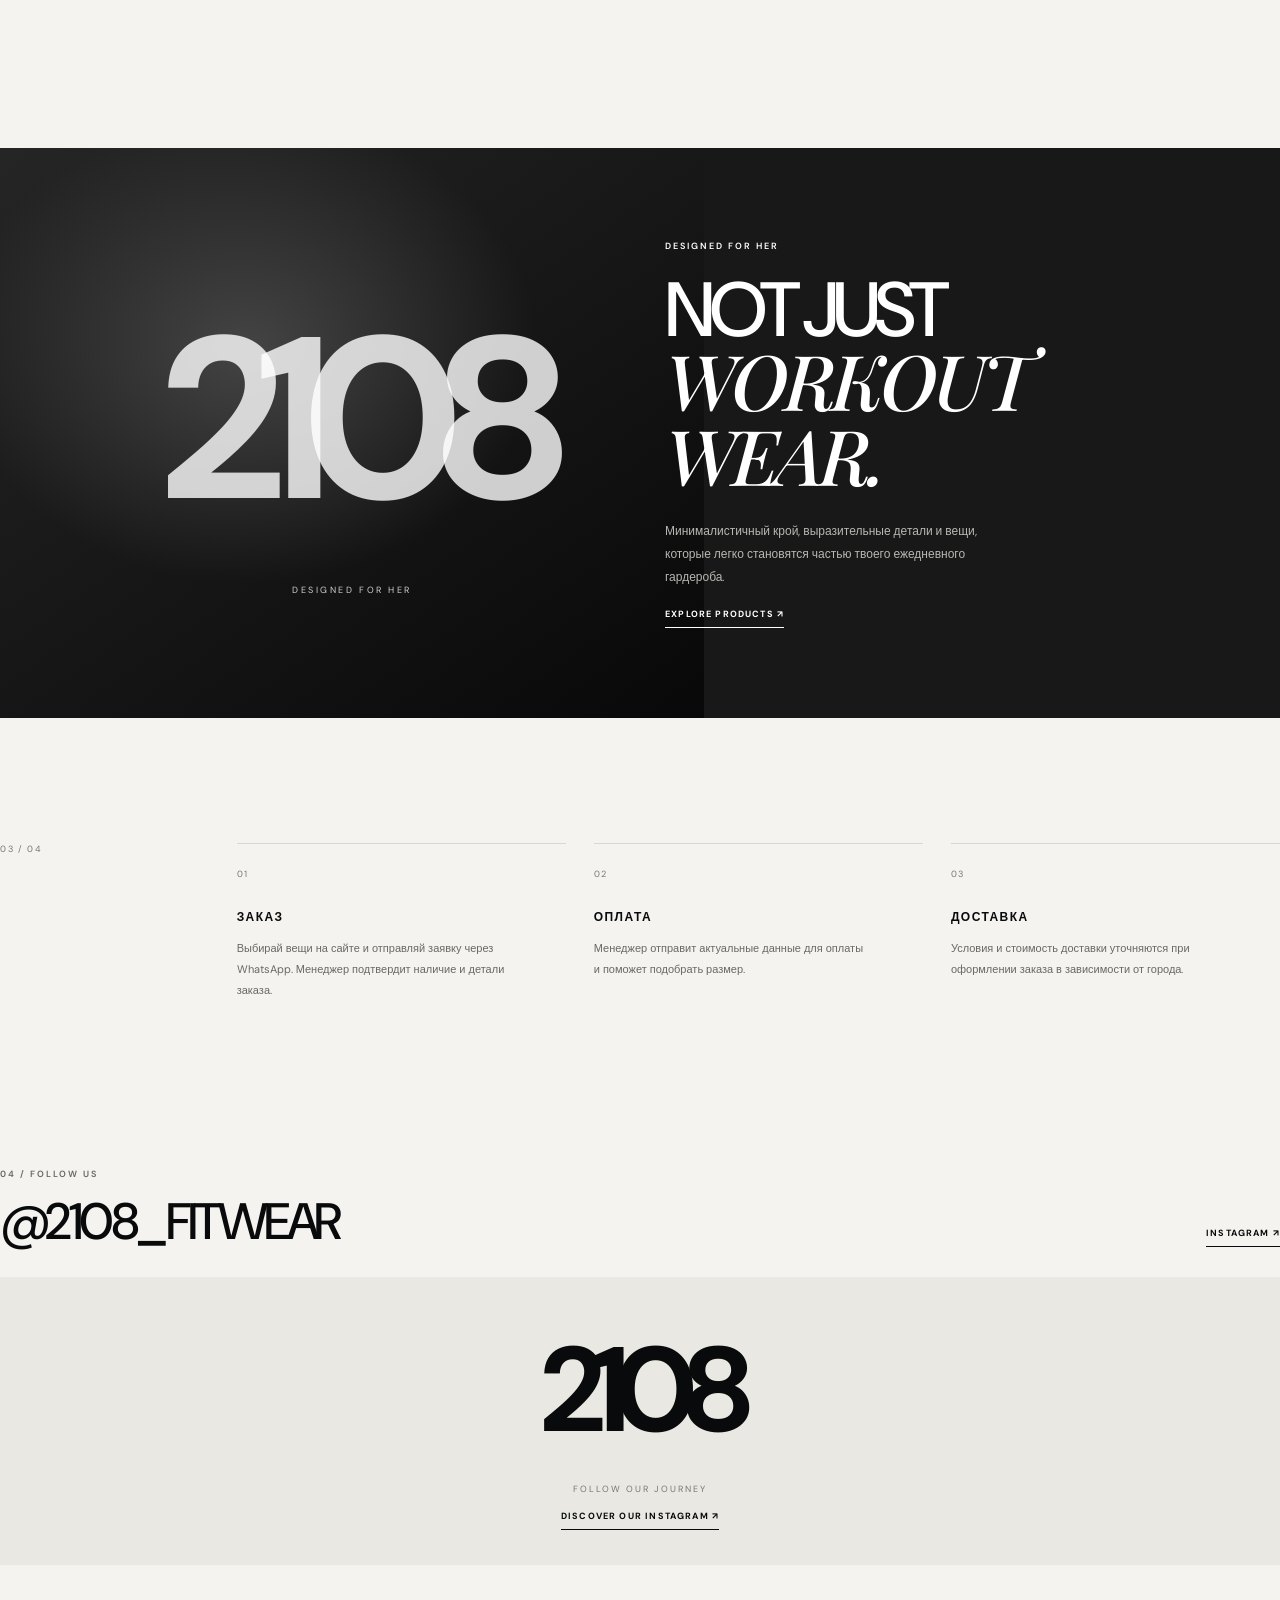
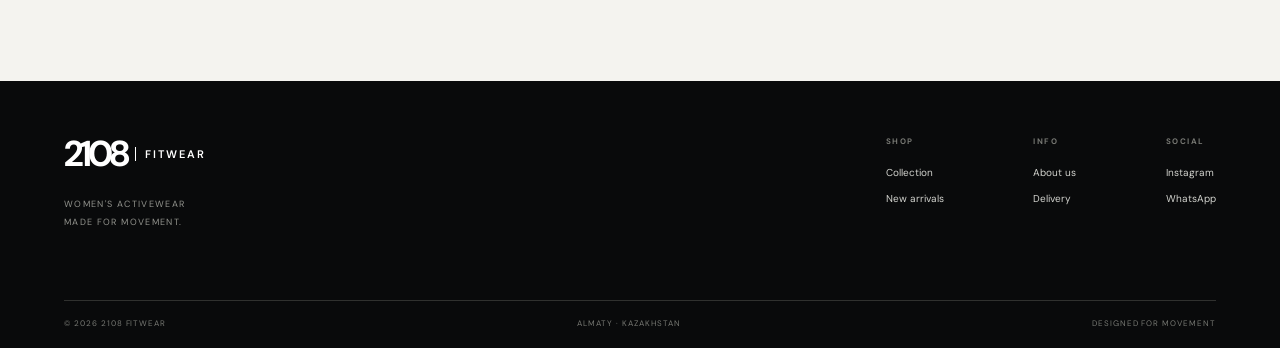
==== commit 29e29398: "Add files via upload" ====
--- a/index.html
+++ b/index.html
@@ -1,40 +1,430 @@
-<!doctype html>
-<html lang="ru"><head><meta charset="UTF-8"><meta name="viewport" content="width=device-width,initial-scale=1">
-<title>2108 FITWEAR — Women's Activewear</title><link rel="icon" href="assets/favicon.svg"><link rel="stylesheet" href="style.css"></head>
+
+<!DOCTYPE html>
+<html lang="ru">
+<head>
+  <meta charset="UTF-8">
+  <meta name="viewport" content="width=device-width, initial-scale=1">
+
+  <meta name="description" content="2108 FITWEAR — женская спортивная одежда для тренировок, города и повседневной жизни.">
+  <meta name="theme-color" content="#f4f3ef">
+
+  <title>2108 FITWEAR — Women's Activewear</title>
+
+  <link rel="icon" href="assets/favicon.svg" type="image/svg+xml">
+  <link rel="stylesheet" href="./style.css">
+</head>
+
 <body>
-<div class="announcement">FREE DELIVERY FROM 30 000 ₸ <span>•</span> 2108 FITWEAR</div>
-<header class="header"><div class="header-inner">
-<button class="icon-btn mobile-menu-btn" id="mobileMenu">☰</button>
-<a class="logo" href="#top"><span class="logo-mark">2108</span><span class="logo-word">FITWEAR</span></a>
-<nav class="nav" id="nav"><a href="#catalog">КОЛЛЕКЦИЯ</a><a href="#about">О БРЕНДЕ</a><a href="#delivery">ДОСТАВКА</a><a href="#contacts">КОНТАКТЫ</a></nav>
-<div class="header-actions"><button class="icon-btn" id="searchBtn">⌕</button><button class="icon-btn" id="cartBtn">♡<span class="cart-count">0</span></button></div></div>
-<div class="searchbar" id="searchbar"><input id="searchInput" type="search" placeholder="Поиск по коллекции..."></div></header>
-
-<main id="top">
-<section class="hero"><div class="hero-image"><img src="assets/product-02.jpg" alt="2108 FITWEAR"></div><div class="hero-overlay"></div>
-<div class="hero-content"><p class="eyebrow">WOMEN'S ACTIVEWEAR · 2108</p><h1>MOVE<br><em>WITH</em><br>CONFIDENCE.</h1><p class="hero-text">Спортивная форма, в которой хочется двигаться, жить и быть собой.</p><a href="#catalog" class="btn btn-light">СМОТРЕТЬ КОЛЛЕКЦИЮ <span>↗</span></a></div><div class="hero-scroll">SCROLL TO EXPLORE ↓</div></section>
-
-<section class="intro" id="about"><div class="section-number">01 / 04</div><div><p class="eyebrow dark">2108 FITWEAR</p><h2>Форма, которая<br><em>движется вместе с тобой.</em></h2></div><p class="intro-copy">Мы создаём женскую спортивную одежду для тренировок, города и тех дней, когда комфорт — это часть твоего стиля.</p></section>
-
-<section class="catalog-section" id="catalog"><div class="section-head"><div><p class="eyebrow dark">02 / COLLECTION</p><h2>THE 2108 EDIT</h2></div>
-<div class="filters"><button class="filter active" data-filter="all">ALL</button><button class="filter" data-filter="tops">TOPS</button><button class="filter" data-filter="bottoms">BOTTOMS</button><button class="filter" data-filter="sets">SETS</button><button class="filter" data-filter="outerwear">OUTERWEAR</button></div></div>
-<div class="products" id="products"><div class="loading">ЗАГРУЖАЕМ КОЛЛЕКЦИЮ…</div></div></section>
-
-<section class="statement"><div class="statement-image"><img src="assets/product-05.jpg" alt="2108 FITWEAR"></div><div class="statement-copy"><p class="eyebrow">DESIGNED FOR HER</p><h2>NOT JUST<br><em>WORKOUT WEAR.</em></h2><p>Минималистичный крой, выразительные детали и вещи, которые легко становятся частью твоего ежедневного гардероба.</p><a href="#catalog" class="text-link">EXPLORE PRODUCTS ↗</a></div></section>
-
-<section class="delivery" id="delivery"><div class="section-number">03 / 04</div><div class="delivery-grid">
-<article><span>01</span><h3>ЗАКАЗ</h3><p>Выбирай вещи на сайте и отправляй заявку через WhatsApp. Менеджер подтвердит наличие и детали заказа.</p></article>
-<article><span>02</span><h3>ОПЛАТА</h3><p>Менеджер отправит актуальные данные для оплаты и поможет подобрать размер.</p></article>
-<article><span>03</span><h3>ДОСТАВКА</h3><p>Условия и стоимость доставки уточняются при оформлении заказа в зависимости от города.</p></article></div></section>
-
-<section class="instagram"><div class="section-head"><div><p class="eyebrow dark">04 / FOLLOW US</p><h2>@2108_FITWEAR</h2></div><a class="text-link" href="https://instagram.com/2108_fitwear" target="_blank">INSTAGRAM ↗</a></div>
-<div class="insta-grid"><img src="assets/product-01.jpg"><img src="assets/product-03.jpg"><img src="assets/product-04.jpg"><img src="assets/product-06.jpg"><img src="assets/product-07.jpg"><img src="assets/product-10.jpg"></div></section></main>
-
-<footer class="footer" id="contacts"><div class="footer-top"><div class="footer-brand"><div class="logo large"><span class="logo-mark">2108</span><span class="logo-word">FITWEAR</span></div><p>WOMEN'S ACTIVEWEAR<br>MADE FOR MOVEMENT.</p></div>
-<div class="footer-links"><div><small>SHOP</small><a href="#catalog">Collection</a><a href="#catalog">New arrivals</a></div><div><small>INFO</small><a href="#about">About us</a><a href="#delivery">Delivery</a></div><div><small>SOCIAL</small><a href="https://instagram.com/2108_fitwear" target="_blank">Instagram</a><a id="footerWhatsapp" href="#">WhatsApp</a></div></div></div>
-<div class="footer-bottom"><span>© 2026 2108 FITWEAR</span><span>ALMATY · KAZAKHSTAN</span><span>DESIGNED FOR MOVEMENT</span></div></footer>
-
-<div class="modal" id="productModal"><div class="modal-backdrop"></div><div class="modal-card"><button class="modal-close" id="modalClose">×</button><div class="modal-image"><img id="modalImg"></div><div class="modal-info"><p class="eyebrow dark" id="modalCategory"></p><h2 id="modalName"></h2><p class="modal-price" id="modalPrice"></p><p id="modalDescription" class="modal-description"></p><div class="sizes"><span>SIZE</span><div id="modalSizes"></div></div><button class="btn btn-dark full" id="modalAdd">ДОБАВИТЬ В КОРЗИНУ</button></div></div></div>
-<aside class="cart" id="cart"><div class="cart-head"><div><p class="eyebrow dark">YOUR BAG</p><h2>КОРЗИНА</h2></div><button class="modal-close" id="cartClose">×</button></div><div class="cart-items" id="cartItems"></div><div class="cart-footer"><div class="cart-total"><span>ИТОГО</span><strong id="cartTotal">0 ₸</strong></div><a class="btn btn-dark full" id="whatsappOrder" target="_blank">ЗАКАЗАТЬ В WHATSAPP ↗</a><a class="btn btn-outline full" href="https://instagram.com/2108_fitwear" target="_blank">НАПИСАТЬ В INSTAGRAM ↗</a></div></aside><div class="cart-overlay" id="cartOverlay"></div>
-<script src="https://cdn.jsdelivr.net/npm/@supabase/supabase-js@2"></script><script src="supabase-config.js"></script><script src="script.js"></script>
-</body></html>+  <!-- ANNOUNCEMENT -->
+  <div class="announcement">
+    <span>FREE DELIVERY FROM 30 000 ₸</span>
+    <span aria-hidden="true">•</span>
+    <span>2108 FITWEAR</span>
+  </div>
+
+  <!-- HEADER -->
+  <header class="header">
+    <div class="header-inner">
+      <button
+        class="icon-btn mobile-menu-btn"
+        id="mobileMenu"
+        type="button"
+        aria-label="Открыть меню"
+        aria-controls="nav"
+        aria-expanded="false"
+      >☰</button>
+
+      <a class="logo" href="#top" aria-label="2108 FITWEAR — главная">
+        <span class="logo-mark">2108</span>
+        <span class="logo-word">FITWEAR</span>
+      </a>
+
+      <nav class="nav" id="nav" aria-label="Основная навигация">
+        <a href="#catalog">КОЛЛЕКЦИЯ</a>
+        <a href="#about">О БРЕНДЕ</a>
+        <a href="#delivery">ДОСТАВКА</a>
+        <a href="#contacts">КОНТАКТЫ</a>
+      </nav>
+
+      <div class="header-actions">
+        <button
+          class="icon-btn"
+          id="searchBtn"
+          type="button"
+          aria-label="Поиск товаров"
+          aria-controls="searchbar"
+          aria-expanded="false"
+        >⌕</button>
+
+        <button
+          class="icon-btn"
+          id="cartBtn"
+          type="button"
+          aria-label="Открыть корзину"
+          aria-controls="cart"
+        >
+          ♡
+          <span class="cart-count" id="cart-count">0</span>
+        </button>
+      </div>
+    </div>
+
+    <div class="searchbar" id="searchbar">
+      <input
+        id="searchInput"
+        type="search"
+        placeholder="Поиск по коллекции..."
+        aria-label="Поиск по товарам"
+        autocomplete="off"
+      >
+    </div>
+  </header>
+
+  <main id="top">
+    <!-- HERO -->
+    <section class="hero" aria-labelledby="hero-title">
+      <div class="hero-image">
+        <div class="hero-placeholder" aria-hidden="true">
+          <span>2108</span>
+          <small>WOMEN'S ACTIVEWEAR</small>
+        </div>
+      </div>
+
+      <div class="hero-overlay" aria-hidden="true"></div>
+
+      <div class="hero-content">
+        <p class="eyebrow">WOMEN'S ACTIVEWEAR · 2108</p>
+
+        <h1 id="hero-title">
+          MOVE<br>
+          <em>WITH</em><br>
+          CONFIDENCE.
+        </h1>
+
+        <p class="hero-text">
+          Спортивная форма, в которой хочется двигаться,
+          жить и быть собой.
+        </p>
+
+        <a href="#catalog" class="btn btn-light">
+          СМОТРЕТЬ КОЛЛЕКЦИЮ
+          <span aria-hidden="true">↗</span>
+        </a>
+      </div>
+
+      <div class="hero-scroll" aria-hidden="true">
+        SCROLL TO EXPLORE ↓
+      </div>
+    </section>
+
+    <!-- ABOUT -->
+    <section class="intro" id="about" aria-labelledby="about-title">
+      <div class="section-number">01 / 04</div>
+
+      <div>
+        <p class="eyebrow dark">2108 FITWEAR</p>
+
+        <h2 id="about-title">
+          Форма, которая<br>
+          <em>движется вместе с тобой.</em>
+        </h2>
+      </div>
+
+      <p class="intro-copy">
+        Мы создаём женскую спортивную одежду для тренировок,
+        города и тех дней, когда комфорт — это часть твоего стиля.
+      </p>
+    </section>
+
+    <!-- CATALOG -->
+    <section
+      class="catalog-section"
+      id="catalog"
+      aria-labelledby="catalog-title"
+    >
+      <div class="section-head">
+        <div>
+          <p class="eyebrow dark">02 / COLLECTION</p>
+          <h2 id="catalog-title">THE 2108 EDIT</h2>
+        </div>
+
+        <div class="filters" aria-label="Фильтры товаров">
+          <button class="filter active" type="button" data-filter="all" aria-pressed="true">
+            ALL
+          </button>
+          <button class="filter" type="button" data-filter="tops" aria-pressed="false">
+            TOPS
+          </button>
+          <button class="filter" type="button" data-filter="bottoms" aria-pressed="false">
+            BOTTOMS
+          </button>
+          <button class="filter" type="button" data-filter="sets" aria-pressed="false">
+            SETS
+          </button>
+          <button class="filter" type="button" data-filter="outerwear" aria-pressed="false">
+            OUTERWEAR
+          </button>
+        </div>
+      </div>
+
+      <!-- Карточки товаров создаёт script.js из данных Supabase -->
+      <div
+        class="products products-grid"
+        id="products"
+        aria-live="polite"
+        aria-busy="true"
+      >
+        <div class="loading">ЗАГРУЖАЕМ КОЛЛЕКЦИЮ…</div>
+      </div>
+    </section>
+
+    <!-- BRAND STATEMENT -->
+    <section class="statement" aria-labelledby="statement-title">
+      <div class="statement-image">
+        <div class="statement-placeholder" aria-hidden="true">
+          <span>2108</span>
+          <small>DESIGNED FOR HER</small>
+        </div>
+      </div>
+
+      <div class="statement-copy">
+        <p class="eyebrow">DESIGNED FOR HER</p>
+
+        <h2 id="statement-title">
+          NOT JUST<br>
+          <em>WORKOUT WEAR.</em>
+        </h2>
+
+        <p>
+          Минималистичный крой, выразительные детали
+          и вещи, которые легко становятся частью
+          твоего ежедневного гардероба.
+        </p>
+
+        <a href="#catalog" class="text-link">
+          EXPLORE PRODUCTS ↗
+        </a>
+      </div>
+    </section>
+
+    <!-- DELIVERY -->
+    <section class="delivery" id="delivery" aria-label="Как оформить заказ">
+      <div class="section-number">03 / 04</div>
+
+      <div class="delivery-grid">
+        <article>
+          <span>01</span>
+          <h3>ЗАКАЗ</h3>
+          <p>
+            Выбирай вещи на сайте и отправляй заявку через WhatsApp.
+            Менеджер подтвердит наличие и детали заказа.
+          </p>
+        </article>
+
+        <article>
+          <span>02</span>
+          <h3>ОПЛАТА</h3>
+          <p>
+            Менеджер отправит актуальные данные для оплаты
+            и поможет подобрать размер.
+          </p>
+        </article>
+
+        <article>
+          <span>03</span>
+          <h3>ДОСТАВКА</h3>
+          <p>
+            Условия и стоимость доставки уточняются
+            при оформлении заказа в зависимости от города.
+          </p>
+        </article>
+      </div>
+    </section>
+
+    <!-- SOCIAL -->
+    <section class="instagram" aria-labelledby="instagram-title">
+      <div class="section-head">
+        <div>
+          <p class="eyebrow dark">04 / FOLLOW US</p>
+          <h2 id="instagram-title">@2108_FITWEAR</h2>
+        </div>
+
+        <a
+          class="text-link"
+          href="https://instagram.com/2108_fitwear"
+          target="_blank"
+          rel="noopener noreferrer"
+        >INSTAGRAM ↗</a>
+      </div>
+
+      <div class="social-note">
+        <span class="social-note-mark">2108</span>
+        <p>FOLLOW OUR JOURNEY</p>
+
+        <a
+          href="https://instagram.com/2108_fitwear"
+          target="_blank"
+          rel="noopener noreferrer"
+          class="text-link"
+        >DISCOVER OUR INSTAGRAM ↗</a>
+      </div>
+    </section>
+  </main>
+
+  <!-- FOOTER -->
+  <footer class="footer" id="contacts">
+    <div class="footer-top">
+      <div class="footer-brand">
+        <a class="logo large" href="#top" aria-label="2108 FITWEAR — наверх">
+          <span class="logo-mark">2108</span>
+          <span class="logo-word">FITWEAR</span>
+        </a>
+
+        <p>
+          WOMEN'S ACTIVEWEAR<br>
+          MADE FOR MOVEMENT.
+        </p>
+      </div>
+
+      <div class="footer-links">
+        <div>
+          <small>SHOP</small>
+          <a href="#catalog">Collection</a>
+          <a href="#catalog">New arrivals</a>
+        </div>
+
+        <div>
+          <small>INFO</small>
+          <a href="#about">About us</a>
+          <a href="#delivery">Delivery</a>
+        </div>
+
+        <div>
+          <small>SOCIAL</small>
+          <a
+            href="https://instagram.com/2108_fitwear"
+            target="_blank"
+            rel="noopener noreferrer"
+          >Instagram</a>
+
+          <a
+            id="footerWhatsapp"
+            href="#"
+            target="_blank"
+            rel="noopener noreferrer"
+          >WhatsApp</a>
+        </div>
+      </div>
+    </div>
+
+    <div class="footer-bottom">
+      <span>© 2026 2108 FITWEAR</span>
+      <span>ALMATY · KAZAKHSTAN</span>
+      <span>DESIGNED FOR MOVEMENT</span>
+    </div>
+  </footer>
+
+  <!-- PRODUCT MODAL -->
+  <div
+    class="modal"
+    id="productModal"
+    role="dialog"
+    aria-modal="true"
+    aria-labelledby="modalName"
+    aria-hidden="true"
+  >
+    <div class="modal-backdrop"></div>
+
+    <div class="modal-card">
+      <button
+        class="modal-close"
+        id="modalClose"
+        type="button"
+        aria-label="Закрыть окно"
+      >×</button>
+
+      <div class="modal-image">
+        <div class="modal-placeholder" aria-hidden="true">
+          <span>2108</span>
+        </div>
+
+        <img id="modalImg" src="" alt="" hidden>
+      </div>
+
+      <div class="modal-info">
+        <p class="eyebrow dark" id="modalCategory"></p>
+        <h2 id="modalName"></h2>
+        <p class="modal-price" id="modalPrice"></p>
+        <p id="modalDescription" class="modal-description"></p>
+
+        <div class="sizes">
+          <span>SIZE</span>
+          <div id="modalSizes"></div>
+        </div>
+
+        <button class="btn btn-dark full" id="modalAdd" type="button">
+          ДОБАВИТЬ В КОРЗИНУ
+        </button>
+      </div>
+    </div>
+  </div>
+
+  <!-- CART -->
+  <aside
+    class="cart"
+    id="cart"
+    aria-label="Корзина"
+    aria-modal="true"
+  >
+    <div class="cart-head">
+      <div>
+        <p class="eyebrow dark">YOUR BAG</p>
+        <h2>КОРЗИНА</h2>
+      </div>
+
+      <button
+        class="modal-close"
+        id="cartClose"
+        type="button"
+        aria-label="Закрыть корзину"
+      >×</button>
+    </div>
+
+    <div class="cart-items" id="cartItems">
+      <div class="empty-cart">
+        Корзина пока пуста.<br>
+        Выбери что-нибудь из коллекции.
+      </div>
+    </div>
+
+    <div class="cart-footer">
+      <div class="cart-total">
+        <span>ИТОГО</span>
+        <strong id="cartTotal">0 ₸</strong>
+      </div>
+
+      <a
+        class="btn btn-dark full"
+        id="whatsappOrder"
+        href="#"
+        target="_blank"
+        rel="noopener noreferrer"
+      >ЗАКАЗАТЬ В WHATSAPP ↗</a>
+
+      <a
+        class="btn btn-outline full"
+        href="https://instagram.com/2108_fitwear"
+        target="_blank"
+        rel="noopener noreferrer"
+      >НАПИСАТЬ В INSTAGRAM ↗</a>
+    </div>
+  </aside>
+
+  <div class="cart-overlay" id="cartOverlay"></div>
+
+  <!-- SCRIPTS: keep Supabase and storefront logic -->
+  <script src="https://cdn.jsdelivr.net/npm/@supabase/supabase-js@2"></script>
+  <script src="./supabase-config.js"></script>
+  <script src="./script.js"></script>
+</body>
+</html>
--- a/style.css
+++ b/style.css
@@ -1,173 +1,1120 @@
-@import url('https://fonts.googleapis.com/css2?family=DM+Sans:wght@400;500;600;700&family=Playfair+Display:ital,wght@0,500;0,600;1,500;1,600&display=swap');
-
-:root{
-  --black:#090a0b; --soft:#f4f3ef; --white:#fff; --muted:#777873;
-  --line:#d8d7d2; --serif:"Playfair Display",Georgia,serif; --sans:"DM Sans",Arial,sans-serif;
-}
-*{box-sizing:border-box}
-html{scroll-behavior:smooth}
-body{margin:0;background:var(--soft);color:var(--black);font-family:var(--sans);font-size:14px}
-a{color:inherit;text-decoration:none}
-button,input{font:inherit}
-button{cursor:pointer}
-img{display:block;width:100%;height:100%;object-fit:cover}
-.announcement{height:31px;background:var(--black);color:#fff;display:flex;align-items:center;justify-content:center;font-size:10px;letter-spacing:.18em}
-.announcement span{margin:0 12px;opacity:.4}
-.header{position:sticky;top:0;z-index:20;background:rgba(244,243,239,.94);backdrop-filter:blur(15px);border-bottom:1px solid rgba(0,0,0,.09)}
-.header-inner{height:78px;max-width:1440px;margin:auto;padding:0 5vw;display:flex;align-items:center;justify-content:space-between;gap:30px}
-.logo{display:flex;align-items:center;gap:8px;font-weight:700;letter-spacing:.07em}
-.logo-mark{font-size:25px;letter-spacing:-.08em}
-.logo-word{font-size:12px;letter-spacing:.18em}
-.logo.large{display:flex;margin-bottom:25px}
-.logo.large .logo-mark{font-size:36px}
-.nav{display:flex;gap:32px;font-size:11px;letter-spacing:.14em}
-.nav a,.text-link{transition:opacity .2s}
-.nav a:hover,.text-link:hover{opacity:.5}
-.header-actions{display:flex;gap:8px}
-.icon-btn{border:0;background:transparent;width:35px;height:35px;position:relative;font-size:21px}
-.bag-btn{font-size:18px}
-.cart-count{position:absolute;right:0;top:0;background:var(--black);color:#fff;border-radius:50%;width:15px;height:15px;font-size:9px;display:grid;place-items:center}
-.mobile-menu-btn{display:none}
-.searchbar{display:none;max-width:1440px;margin:auto;padding:0 5vw 15px}
-.searchbar.open{display:block}
-.searchbar input{width:100%;border:0;border-bottom:1px solid #aaa;background:transparent;padding:12px 0;outline:0}
-.hero{height:min(820px,calc(100vh - 109px));min-height:620px;background:#111;position:relative;color:#fff;overflow:hidden}
-.hero-image{position:absolute;inset:0}
-.hero-image img{object-position:center 35%;filter:brightness(.58) contrast(1.04)}
-.hero-overlay{position:absolute;inset:0;background:linear-gradient(90deg,rgba(0,0,0,.7),transparent 75%)}
-.hero-content{position:absolute;left:8vw;bottom:11vh;max-width:650px}
-.eyebrow{font-size:10px;letter-spacing:.22em;font-weight:600;margin:0 0 20px}
-.eyebrow.dark{color:#666}
-.hero h1{font-size:clamp(54px,8vw,125px);line-height:.82;letter-spacing:-.055em;margin:0 0 28px;font-weight:700}
-.hero h1 em,h2 em{font-family:var(--serif);font-weight:500}
-.hero-text{max-width:430px;line-height:1.7;color:#e6e6e6;margin-bottom:30px}
-.btn{display:inline-flex;align-items:center;justify-content:center;gap:25px;border:1px solid transparent;padding:17px 23px;min-height:52px;font-size:10px;font-weight:700;letter-spacing:.15em;transition:transform .2s,background .2s,color .2s}
-.btn:hover{transform:translateY(-2px)}
-.btn-light{background:#fff;color:#090a0b}
-.btn-dark{background:var(--black);color:#fff}
-.btn-outline{background:transparent;border-color:#aaa}
-.full{width:100%}
-.hero-scroll{position:absolute;right:6vw;bottom:35px;font-size:9px;letter-spacing:.2em;writing-mode:vertical-rl;display:flex;gap:12px}
-.intro{max-width:1200px;margin:auto;padding:130px 5vw 150px;display:grid;grid-template-columns:1fr 2fr 1.2fr;gap:50px;align-items:end}
-.section-number{font-size:9px;letter-spacing:.18em;color:#777}
-.intro h2,.section-head h2,.statement h2,.cart h2,.modal-info h2{font-size:clamp(36px,5vw,76px);line-height:.95;letter-spacing:-.045em;margin:0}
-.intro-copy{line-height:1.8;color:#62635f;max-width:330px;margin:0}
-.catalog-section{padding:0 5vw 140px;max-width:1440px;margin:auto}
-.section-head{display:flex;align-items:flex-end;justify-content:space-between;gap:30px;margin-bottom:45px}
-.section-head h2{font-size:clamp(35px,5vw,68px)}
-.filters{display:flex;flex-wrap:wrap;gap:8px}
-.filter{background:transparent;border:1px solid #c7c6c1;padding:10px 14px;font-size:9px;letter-spacing:.15em}
-.filter.active,.filter:hover{background:var(--black);color:#fff;border-color:var(--black)}
-.products{display:grid;grid-template-columns:repeat(3,1fr);gap:22px}
-.product{position:relative;min-width:0}
-.product-image{height:530px;background:#ddd;overflow:hidden;position:relative}
-.product-image img{transition:transform .6s cubic-bezier(.2,.7,.2,1)}
-.product:hover .product-image img{transform:scale(1.035)}
-.product-badge{position:absolute;left:14px;top:14px;background:#fff;padding:7px 10px;font-size:8px;letter-spacing:.14em}
-.product-like{position:absolute;right:14px;top:14px;width:36px;height:36px;border:0;background:#fff;border-radius:50%;font-size:17px}
-.product-info{padding:17px 2px 32px;display:flex;justify-content:space-between;gap:15px}
-.product-name{font-weight:600;font-size:13px;margin-bottom:6px}
-.product-meta{font-size:10px;color:#777}
-.product-price{font-size:12px;font-weight:700;white-space:nowrap}
-.statement{background:var(--black);color:#fff;display:grid;grid-template-columns:1.05fr .95fr;min-height:720px}
-.statement-image{min-height:650px}
-.statement-image img{filter:grayscale(1);object-position:center}
-.statement-copy{padding:10vw 9vw;display:flex;flex-direction:column;justify-content:center}
-.statement-copy h2{font-size:clamp(45px,6vw,90px);margin-bottom:30px}
-.statement-copy>p:not(.eyebrow){color:#bcbdbb;line-height:1.8;max-width:450px;margin-bottom:35px}
-.text-link{font-size:10px;letter-spacing:.17em;font-weight:700;border-bottom:1px solid currentColor;padding-bottom:7px;align-self:flex-start}
-.delivery{max-width:1440px;margin:auto;padding:120px 5vw 150px}
-.delivery-grid{display:grid;grid-template-columns:repeat(3,1fr);gap:0;border-top:1px solid var(--line);margin-top:55px}
-.delivery-grid article{padding:35px 40px 0 0;border-right:1px solid var(--line);margin-right:40px}
-.delivery-grid article:last-child{border:0}
-.delivery-grid span{font-size:9px;letter-spacing:.15em;color:#777}
-.delivery-grid h3{font-size:13px;letter-spacing:.16em;margin:50px 0 18px}
-.delivery-grid p{color:#666;line-height:1.75;max-width:300px}
-.instagram{padding:0 5vw 140px;max-width:1440px;margin:auto}
-.instagram .section-head{align-items:end}
-.instagram h2{font-size:clamp(34px,4vw,58px)}
-.insta-grid{display:grid;grid-template-columns:repeat(6,1fr);height:230px;gap:5px}
-.insta-grid img{filter:grayscale(.25);transition:filter .3s}
-.insta-grid img:hover{filter:grayscale(0)}
-.footer{background:var(--black);color:#fff;padding:85px 5vw 25px}
-.footer-top{max-width:1300px;margin:auto;display:flex;justify-content:space-between;gap:80px;padding-bottom:100px}
-.footer-brand p{font-size:10px;line-height:1.8;letter-spacing:.15em;color:#999}
-.footer-links{display:grid;grid-template-columns:repeat(3,150px);gap:40px}
-.footer-links div{display:flex;flex-direction:column;gap:12px}
-.footer-links small{font-size:8px;letter-spacing:.2em;color:#777;margin-bottom:8px}
-.footer-links a{font-size:11px;color:#ccc}
-.footer-bottom{max-width:1300px;margin:auto;border-top:1px solid #292929;padding-top:20px;display:flex;justify-content:space-between;font-size:8px;letter-spacing:.14em;color:#777}
-.modal{position:fixed;inset:0;z-index:50;display:none;align-items:center;justify-content:center;padding:25px}
-.modal.open{display:flex}
-.modal-backdrop{position:absolute;inset:0;background:rgba(0,0,0,.68);backdrop-filter:blur(5px)}
-.modal-card{position:relative;z-index:1;background:var(--soft);max-width:900px;width:100%;display:grid;grid-template-columns:1fr 1fr;max-height:90vh;overflow:auto}
-.modal-image{height:620px;background:#ddd}
-.modal-info{padding:65px 55px;display:flex;flex-direction:column;justify-content:center}
-.modal-info h2{font-size:45px;margin-bottom:15px}
-.modal-price{font-weight:700;font-size:18px;margin:0 0 25px}
-.modal-description{color:#686966;line-height:1.7}
-.sizes{display:flex;align-items:center;gap:8px;margin:25px 0}
-.sizes span{font-size:9px;letter-spacing:.15em;margin-right:10px}
-.sizes button{width:38px;height:38px;background:transparent;border:1px solid #bbb;font-size:10px}
-.modal-close{position:absolute;right:15px;top:10px;background:transparent;border:0;font-size:30px;z-index:3}
-.cart{position:fixed;right:0;top:0;height:100vh;width:min(470px,100vw);background:var(--soft);z-index:60;transform:translateX(105%);transition:transform .35s ease;display:flex;flex-direction:column;padding:35px}
-.cart.open{transform:translateX(0)}
-.cart-overlay{position:fixed;inset:0;background:rgba(0,0,0,.45);z-index:55;opacity:0;pointer-events:none;transition:.3s}
-.cart-overlay.open{opacity:1;pointer-events:auto}
-.cart-head{display:flex;justify-content:space-between;align-items:start;border-bottom:1px solid var(--line);padding-bottom:25px}
-.cart-head h2{font-size:36px}
-.cart-items{flex:1;overflow:auto;padding:25px 0}
-.empty-cart{color:#777;line-height:1.8;text-align:center;padding:70px 20px}
-.cart-item{display:grid;grid-template-columns:80px 1fr auto;gap:15px;margin-bottom:20px;align-items:center}
-.cart-item-img{height:95px;background:#ddd}
-.cart-item-name{font-size:12px;font-weight:700}
-.cart-item-meta{font-size:10px;color:#777;margin-top:5px}
-.cart-item-price{font-size:11px;font-weight:700}
-.remove-item{border:0;background:transparent;font-size:16px;color:#888}
-.cart-footer{border-top:1px solid var(--line);padding-top:20px}
-.cart-total{display:flex;justify-content:space-between;margin-bottom:15px;font-size:12px}
-.cart-total strong{font-size:16px}
-.cart-footer .btn{margin-top:9px}
-@media(max-width:900px){
-  .nav{display:none}.mobile-menu-btn{display:block}
-  .header-inner{height:68px}
-  .hero{min-height:650px}
-  .intro{grid-template-columns:1fr;gap:25px;padding:90px 7vw}
-  .intro-copy{max-width:600px}
-  .products{grid-template-columns:repeat(2,1fr)}
-  .product-image{height:500px}
-  .statement{grid-template-columns:1fr}
-  .statement-image{height:520px;min-height:0}
-  .delivery-grid{grid-template-columns:1fr}
-  .delivery-grid article{border-right:0;border-bottom:1px solid var(--line);padding-bottom:25px;margin:0}
-  .delivery-grid h3{margin-top:25px}
-  .insta-grid{grid-template-columns:repeat(3,1fr);height:auto}
-  .insta-grid img{height:180px}
-  .footer-top{flex-direction:column;padding-bottom:60px}
-}
-@media(max-width:600px){
-  .announcement{font-size:8px}
-  .hero{height:700px;min-height:0}
-  .hero-content{left:7vw;right:7vw;bottom:70px}
-  .hero h1{font-size:58px}
-  .hero-scroll{display:none}
-  .section-head{align-items:flex-start;flex-direction:column}
-  .catalog-section,.instagram,.delivery{padding-left:6vw;padding-right:6vw}
-  .products{grid-template-columns:1fr;gap:0}
-  .product-image{height:125vw;max-height:600px}
-  .filters{gap:5px}
-  .filter{padding:9px 10px}
-  .statement-image{height:400px}
-  .statement-copy{padding:70px 8vw}
-  .delivery{padding-top:80px}
-  .insta-grid{grid-template-columns:repeat(2,1fr)}
-  .insta-grid img{height:46vw}
-  .footer{padding:65px 7vw 25px}
-  .footer-links{grid-template-columns:repeat(2,1fr);gap:30px}
-  .footer-bottom{flex-direction:column;gap:8px}
-  .modal-card{grid-template-columns:1fr}
-  .modal-image{height:380px}
-  .modal-info{padding:35px 25px}
-  .modal-info h2{font-size:36px}
-  .cart{padding:25px}
-}
+
+@import url('https://fonts.googleapis.com/css2?family=DM+Sans:wght@400;500;600;700&family=Playfair+Display:ital,wght@0,500;0,600;1,500&display=swap');
+
+:root {
+  --black: #090a0b;
+  --ink: #171817;
+  --soft: #f4f3ef;
+  --paper: #e9e8e3;
+  --white: #fff;
+  --muted: #777873;
+  --line: #d8d7d0;
+  --sans: "DM Sans", Arial, sans-serif;
+  --serif: "Playfair Display", Georgia, serif;
+  --page: clamp(18px, 5vw, 76px);
+}
+
+* { box-sizing: border-box; }
+
+html {
+  scroll-behavior: smooth;
+  scroll-padding-top: 100px;
+}
+
+body {
+  margin: 0;
+  background: var(--soft);
+  color: var(--black);
+  font-family: var(--sans);
+  -webkit-font-smoothing: antialiased;
+}
+
+body.no-scroll { overflow: hidden; }
+
+button, input { font: inherit; }
+button, a { -webkit-tap-highlight-color: transparent; }
+a { color: inherit; text-decoration: none; }
+button { color: inherit; cursor: pointer; }
+button:focus-visible, a:focus-visible, input:focus-visible {
+  outline: 2px solid #777873;
+  outline-offset: 3px;
+}
+
+.announcement {
+  min-height: 30px;
+  display: flex;
+  justify-content: center;
+  align-items: center;
+  gap: 13px;
+  padding: 7px 12px;
+  background: var(--black);
+  color: var(--white);
+  text-align: center;
+  font-size: 9px;
+  font-weight: 600;
+  letter-spacing: .16em;
+}
+
+.header {
+  position: sticky;
+  top: 0;
+  z-index: 50;
+  background: rgba(244,243,239,.96);
+  border-bottom: 1px solid rgba(9,10,11,.09);
+  backdrop-filter: blur(14px);
+}
+
+.header-inner {
+  min-height: 78px;
+  display: grid;
+  grid-template-columns: 1fr auto 1fr;
+  align-items: center;
+  gap: 24px;
+  padding: 0 var(--page);
+}
+
+.logo {
+  display: inline-flex;
+  align-items: center;
+  gap: 8px;
+  width: fit-content;
+  white-space: nowrap;
+}
+
+.logo-mark {
+  font-size: 28px;
+  font-weight: 700;
+  letter-spacing: -.11em;
+  line-height: 1;
+}
+
+.logo-word {
+  padding-left: 9px;
+  border-left: 1px solid currentColor;
+  font-size: 10px;
+  font-weight: 600;
+  letter-spacing: .18em;
+}
+
+.nav {
+  display: flex;
+  align-items: center;
+  justify-content: center;
+  gap: clamp(14px, 2.2vw, 34px);
+}
+
+.nav a {
+  font-size: 9px;
+  font-weight: 600;
+  letter-spacing: .12em;
+}
+
+.nav a:hover, .footer-links a:hover { opacity: .55; }
+
+.header-actions {
+  display: flex;
+  align-items: center;
+  justify-content: flex-end;
+  gap: 12px;
+}
+
+.icon-btn {
+  position: relative;
+  display: grid;
+  place-items: center;
+  width: 36px;
+  height: 36px;
+  padding: 0;
+  border: 0;
+  background: transparent;
+  font-size: 26px;
+}
+
+.cart-count {
+  position: absolute;
+  top: 0;
+  right: -3px;
+  display: grid;
+  place-items: center;
+  min-width: 16px;
+  height: 16px;
+  padding: 0 4px;
+  border-radius: 30px;
+  background: var(--black);
+  color: white;
+  font-size: 9px;
+}
+
+.mobile-menu-btn { display: none; }
+
+.searchbar {
+  display: none;
+  padding: 0 var(--page) 16px;
+}
+
+.searchbar.open { display: block; }
+
+.searchbar input {
+  width: 100%;
+  padding: 12px 0;
+  border: 0;
+  border-bottom: 1px solid var(--line);
+  outline: 0;
+  background: transparent;
+  font-size: 13px;
+}
+
+/* HERO */
+
+.hero {
+  position: relative;
+  display: flex;
+  align-items: center;
+  min-height: min(760px, calc(100vh - 108px));
+  overflow: hidden;
+  background: #171817;
+  color: white;
+}
+
+.hero-image, .hero-overlay {
+  position: absolute;
+  inset: 0;
+}
+
+.hero-placeholder {
+  position: absolute;
+  inset: 0;
+  display: flex;
+  flex-direction: column;
+  align-items: center;
+  justify-content: center;
+  gap: 16px;
+  background:
+    radial-gradient(ellipse at 68% 35%, #4a4a47, transparent 38%),
+    linear-gradient(120deg, #292a28, #0b0c0c 72%);
+  color: rgba(255,255,255,.75);
+}
+
+.hero-placeholder span {
+  font-size: clamp(130px, 28vw, 380px);
+  font-weight: 700;
+  letter-spacing: -.12em;
+  line-height: .8;
+}
+
+.hero-placeholder small {
+  font-size: 9px;
+  letter-spacing: .28em;
+}
+
+.hero-overlay {
+  background: linear-gradient(90deg, rgba(0,0,0,.68), rgba(0,0,0,.15));
+  pointer-events: none;
+}
+
+.hero-content {
+  position: relative;
+  z-index: 2;
+  width: min(720px, 100%);
+  padding: 80px var(--page) 90px;
+}
+
+.eyebrow {
+  margin: 0 0 22px;
+  font-size: 9px;
+  font-weight: 600;
+  letter-spacing: .22em;
+  line-height: 1.7;
+}
+
+.eyebrow.dark { color: #666760; }
+
+.hero h1 {
+  margin: 0;
+  font-size: clamp(56px, 8.5vw, 120px);
+  font-weight: 500;
+  letter-spacing: -.085em;
+  line-height: .85;
+}
+
+h1 em, h2 em {
+  font-family: var(--serif);
+  font-weight: 500;
+  letter-spacing: -.055em;
+}
+
+.hero-text {
+  max-width: 360px;
+  margin: 28px 0;
+  color: rgba(255,255,255,.76);
+  font-size: 13px;
+  line-height: 1.8;
+}
+
+.btn {
+  display: inline-flex;
+  align-items: center;
+  justify-content: space-between;
+  gap: 20px;
+  min-height: 46px;
+  padding: 0 17px;
+  border: 1px solid transparent;
+  font-size: 9px;
+  font-weight: 700;
+  letter-spacing: .1em;
+  transition: background .2s, color .2s, border-color .2s;
+}
+
+.btn-light { background: white; color: var(--black); }
+.btn-light:hover { background: transparent; border-color: white; color: white; }
+.btn-dark { background: var(--black); color: white; }
+.btn-dark:hover { background: #393a37; }
+.btn-outline { border-color: var(--line); background: transparent; }
+.btn-outline:hover { border-color: var(--black); }
+.btn.full { width: 100%; }
+
+.hero-scroll {
+  position: absolute;
+  right: var(--page);
+  bottom: 28px;
+  z-index: 2;
+  color: rgba(255,255,255,.7);
+  font-size: 8px;
+  letter-spacing: .2em;
+}
+
+/* SECTIONS */
+
+.section-shell {
+  padding-right: var(--page);
+  padding-left: var(--page);
+}
+
+.intro {
+  display: grid;
+  grid-template-columns: .6fr 1.4fr 1fr;
+  align-items: start;
+  gap: 28px;
+  padding-top: clamp(75px, 10vw, 140px);
+  padding-bottom: clamp(75px, 10vw, 140px);
+}
+
+.section-number {
+  color: var(--muted);
+  font-size: 9px;
+  letter-spacing: .18em;
+}
+
+.intro h2 {
+  margin: 0;
+  font-size: clamp(32px, 4.4vw, 60px);
+  font-weight: 500;
+  letter-spacing: -.065em;
+  line-height: 1.05;
+}
+
+.intro-copy {
+  max-width: 330px;
+  margin: 42px 0 0 auto;
+  color: #62635e;
+  font-size: 12px;
+  line-height: 1.9;
+}
+
+.catalog-section {
+  padding-top: 20px;
+  padding-bottom: clamp(80px, 10vw, 140px);
+}
+
+.section-head {
+  display: flex;
+  align-items: end;
+  justify-content: space-between;
+  gap: 25px;
+  margin-bottom: 30px;
+}
+
+.section-head .eyebrow { margin-bottom: 14px; }
+
+.section-head h2 {
+  margin: 0;
+  font-size: clamp(30px, 4vw, 52px);
+  font-weight: 500;
+  letter-spacing: -.07em;
+  line-height: 1;
+}
+
+.filters {
+  display: flex;
+  flex-wrap: wrap;
+  justify-content: flex-end;
+  gap: 5px;
+}
+
+.filter {
+  padding: 10px 11px;
+  border: 1px solid transparent;
+  background: transparent;
+  color: var(--muted);
+  font-size: 9px;
+  font-weight: 600;
+  letter-spacing: .1em;
+}
+
+.filter:hover, .filter.active {
+  border-color: var(--black);
+  color: var(--black);
+}
+
+/* PRODUCT GRID — compact cards */
+
+.products-grid {
+  display: grid;
+  grid-template-columns: repeat(4, minmax(0, 1fr));
+  align-items: start;
+  gap: 30px 18px;
+}
+
+.product {
+  min-width: 0;
+  width: 100%;
+}
+
+.product-image {
+  position: relative;
+  width: 100%;
+  aspect-ratio: 3 / 4;
+  overflow: hidden;
+  background: var(--paper);
+}
+
+.image-frame {
+  position: absolute;
+  inset: 0;
+  width: 100%;
+  height: 100%;
+  overflow: hidden;
+  background: var(--paper);
+}
+
+.image-frame img {
+  display: block;
+  width: 100%;
+  height: 100%;
+  object-fit: contain;
+  object-position: center;
+  transition: transform .4s ease;
+}
+
+.product:hover .image-frame img { transform: scale(1.025); }
+
+.image-fallback {
+  display: none;
+  position: absolute;
+  inset: 0;
+  align-items: center;
+  justify-content: center;
+  background: linear-gradient(145deg, #e9e8e3, #d8d7d1);
+  color: #222;
+  font-size: 32px;
+  font-weight: 700;
+}
+
+.image-unavailable .image-fallback { display: flex; }
+
+.product-no-image {
+  position: absolute;
+  inset: 0;
+  display: flex;
+  flex-direction: column;
+  align-items: center;
+  justify-content: center;
+  gap: 10px;
+  background: linear-gradient(145deg, #e9e8e3, #d8d7d1);
+  color: #222;
+}
+
+.product-no-image span {
+  font-size: 34px;
+  font-weight: 700;
+  letter-spacing: -.09em;
+}
+
+.product-no-image small {
+  color: #777;
+  font-size: 9px;
+  letter-spacing: .2em;
+}
+
+.product-badge {
+  position: absolute;
+  top: 10px;
+  left: 10px;
+  z-index: 2;
+  padding: 7px 9px;
+  background: white;
+  font-size: 8px;
+  font-weight: 700;
+  letter-spacing: .1em;
+}
+
+.product-like {
+  position: absolute;
+  top: 7px;
+  right: 7px;
+  z-index: 2;
+  display: grid;
+  place-items: center;
+  width: 31px;
+  height: 31px;
+  border: 0;
+  border-radius: 50%;
+  background: rgba(255,255,255,.88);
+  font-size: 21px;
+}
+
+.product-like.is-liked {
+  background: var(--black);
+  color: white;
+}
+
+.product-info {
+  display: flex;
+  justify-content: space-between;
+  align-items: flex-start;
+  gap: 10px;
+  padding: 13px 0 11px;
+}
+
+.product-name {
+  font-size: 12px;
+  font-weight: 600;
+  line-height: 1.5;
+  overflow-wrap: anywhere;
+}
+
+.product-meta {
+  margin-top: 5px;
+  color: #85867f;
+  font-size: 8px;
+  line-height: 1.6;
+  letter-spacing: .08em;
+}
+
+.product-price {
+  flex: 0 0 auto;
+  padding-top: 2px;
+  font-size: 11px;
+  font-weight: 700;
+  white-space: nowrap;
+}
+
+.quick-view {
+  min-height: 39px;
+  padding: 0 10px;
+  font-size: 8px;
+}
+
+.loading {
+  grid-column: 1 / -1;
+  padding: 65px 12px;
+  color: var(--muted);
+  text-align: center;
+  font-size: 9px;
+  letter-spacing: .2em;
+}
+
+.empty-products {
+  grid-column: 1 / -1;
+  padding: 65px 20px;
+  background: var(--paper);
+  text-align: center;
+}
+
+.empty-products-mark {
+  display: block;
+  margin-bottom: 18px;
+  font-size: 34px;
+  font-weight: 700;
+}
+
+.empty-products p {
+  color: var(--muted);
+  font-size: 10px;
+  line-height: 2;
+  letter-spacing: .1em;
+}
+
+/* STATEMENT */
+
+.statement {
+  position: relative;
+  display: grid;
+  grid-template-columns: 1fr 1fr;
+  min-height: 570px;
+  overflow: hidden;
+  background: #171817;
+  color: white;
+}
+
+.statement-image, .statement-overlay {
+  position: absolute;
+  inset: 0;
+}
+
+.statement-image {
+  width: 55%;
+  background: #222;
+}
+
+.statement-placeholder {
+  position: absolute;
+  inset: 0;
+  display: flex;
+  flex-direction: column;
+  align-items: center;
+  justify-content: center;
+  gap: 15px;
+  background: radial-gradient(ellipse at 35% 35%, #444, transparent 45%), linear-gradient(145deg, #252525, #080808);
+  color: rgba(255,255,255,.8);
+}
+
+.statement-placeholder span {
+  font-size: clamp(100px, 18vw, 230px);
+  font-weight: 700;
+  letter-spacing: -.12em;
+}
+
+.statement-placeholder small {
+  font-size: 9px;
+  letter-spacing: .28em;
+}
+
+.statement-overlay {
+  background: linear-gradient(90deg, transparent 30%, #171817 62%);
+  pointer-events: none;
+}
+
+.statement-copy {
+  position: relative;
+  z-index: 2;
+  grid-column: 2;
+  align-self: center;
+  padding: 65px var(--page) 65px 25px;
+}
+
+.statement-copy h2 {
+  margin: 0 0 25px;
+  font-size: clamp(42px, 6vw, 78px);
+  font-weight: 500;
+  letter-spacing: -.08em;
+  line-height: .9;
+}
+
+.statement-copy > p:not(.eyebrow) {
+  max-width: 340px;
+  color: #b7b8b2;
+  font-size: 12px;
+  line-height: 1.9;
+}
+
+.text-link {
+  display: inline-block;
+  padding-bottom: 7px;
+  border-bottom: 1px solid currentColor;
+  font-size: 9px;
+  font-weight: 700;
+  letter-spacing: .13em;
+}
+
+/* DELIVERY / SOCIAL */
+
+.delivery {
+  display: grid;
+  grid-template-columns: .6fr 3fr;
+  gap: 28px;
+  padding-top: clamp(75px, 10vw, 125px);
+  padding-bottom: clamp(75px, 10vw, 125px);
+}
+
+.delivery-grid {
+  display: grid;
+  grid-template-columns: repeat(3, minmax(0, 1fr));
+  gap: 28px;
+}
+
+.delivery-grid article {
+  padding-top: 17px;
+  border-top: 1px solid var(--line);
+}
+
+.delivery-grid article > span {
+  color: var(--muted);
+  font-size: 9px;
+  letter-spacing: .15em;
+}
+
+.delivery-grid h3 {
+  margin: 27px 0 13px;
+  font-size: 12px;
+  letter-spacing: .12em;
+}
+
+.delivery-grid p {
+  max-width: 270px;
+  color: #686963;
+  font-size: 11px;
+  line-height: 1.9;
+}
+
+.instagram {
+  padding-top: 30px;
+  padding-bottom: clamp(75px, 9vw, 120px);
+}
+
+.social-note {
+  min-height: 260px;
+  display: flex;
+  flex-direction: column;
+  align-items: center;
+  justify-content: center;
+  gap: 15px;
+  padding: 35px;
+  background: var(--paper);
+  text-align: center;
+}
+
+.social-note-mark {
+  font-size: clamp(65px, 11vw, 120px);
+  font-weight: 700;
+  letter-spacing: -.12em;
+}
+
+.social-note p {
+  margin: 0;
+  color: var(--muted);
+  font-size: 9px;
+  letter-spacing: .22em;
+}
+
+/* FOOTER */
+
+.footer {
+  padding: 55px var(--page) 20px;
+  background: var(--black);
+  color: white;
+}
+
+.footer-top {
+  display: flex;
+  justify-content: space-between;
+  gap: 45px;
+  padding-bottom: 60px;
+}
+
+.logo.large .logo-mark { font-size: 36px; }
+.logo.large .logo-word { font-size: 11px; }
+
+.footer-brand p {
+  margin-top: 23px;
+  color: #92938d;
+  font-size: 9px;
+  line-height: 2;
+  letter-spacing: .15em;
+}
+
+.footer-links {
+  display: flex;
+  gap: clamp(30px, 7vw, 100px);
+}
+
+.footer-links > div {
+  display: flex;
+  flex-direction: column;
+  align-items: flex-start;
+  gap: 13px;
+}
+
+.footer-links small {
+  margin-bottom: 7px;
+  color: #777873;
+  font-size: 8px;
+  font-weight: 700;
+  letter-spacing: .18em;
+}
+
+.footer-links a {
+  color: #d3d4cf;
+  font-size: 10px;
+}
+
+.footer-bottom {
+  display: flex;
+  justify-content: space-between;
+  gap: 18px;
+  padding-top: 17px;
+  border-top: 1px solid #30312f;
+  color: #777873;
+  font-size: 8px;
+  letter-spacing: .12em;
+}
+
+/* PRODUCT MODAL */
+
+.modal {
+  position: fixed;
+  inset: 0;
+  z-index: 100;
+  display: none;
+  align-items: center;
+  justify-content: center;
+  padding: 22px;
+}
+
+.modal.open { display: flex; }
+
+.modal-backdrop {
+  position: absolute;
+  inset: 0;
+  width: 100%;
+  height: 100%;
+  border: 0;
+  background: rgba(0,0,0,.65);
+}
+
+.modal-card {
+  position: relative;
+  z-index: 1;
+  display: grid;
+  grid-template-columns: 1fr .9fr;
+  width: min(850px, 100%);
+  max-height: 90vh;
+  overflow: auto;
+  background: var(--soft);
+}
+
+.modal-close {
+  display: grid;
+  place-items: center;
+  width: 38px;
+  height: 38px;
+  padding: 0;
+  border: 0;
+  background: transparent;
+  font-size: 30px;
+  font-weight: 300;
+}
+
+.modal-card > .modal-close {
+  position: absolute;
+  z-index: 3;
+  top: 8px;
+  right: 8px;
+  background: rgba(244,243,239,.9);
+}
+
+.modal-image {
+  position: relative;
+  min-height: 400px;
+  overflow: hidden;
+  background: var(--paper);
+}
+
+.modal-placeholder {
+  position: absolute;
+  inset: 0;
+  display: flex;
+  align-items: center;
+  justify-content: center;
+  background: linear-gradient(145deg, #e9e8e3, #d8d7d1);
+}
+
+.modal-placeholder span {
+  font-size: 70px;
+  font-weight: 700;
+  letter-spacing: -.1em;
+}
+
+.modal-image img {
+  position: relative;
+  z-index: 1;
+  width: 100%;
+  height: 100%;
+  min-height: 400px;
+  object-fit: contain;
+}
+
+.modal-image img[hidden] { display: none; }
+.modal-image:has(img:not([hidden])) .modal-placeholder { display: none; }
+
+.modal-info {
+  align-self: center;
+  padding: clamp(25px, 5vw, 52px);
+}
+
+.modal-info h2 {
+  margin: 0 0 12px;
+  font-size: clamp(24px, 3vw, 38px);
+  font-weight: 500;
+  letter-spacing: -.06em;
+}
+
+.modal-price { font-size: 15px; font-weight: 700; }
+.modal-description { color: #686963; font-size: 12px; line-height: 1.8; }
+
+.sizes { margin: 25px 0; }
+.sizes > span {
+  display: block;
+  margin-bottom: 12px;
+  color: var(--muted);
+  font-size: 9px;
+  font-weight: 700;
+  letter-spacing: .16em;
+}
+
+#modalSizes {
+  display: flex;
+  flex-wrap: wrap;
+  gap: 7px;
+  padding: 2px;
+}
+
+.size-option {
+  min-width: 42px;
+  min-height: 40px;
+  padding: 0 10px;
+  border: 1px solid var(--line);
+  background: transparent;
+  font-size: 10px;
+}
+
+.size-option.active {
+  border-color: var(--black);
+  background: var(--black);
+  color: white;
+}
+
+.size-required { outline: 1px solid #a33; outline-offset: 2px; }
+
+/* CART */
+
+.cart {
+  position: fixed;
+  z-index: 120;
+  top: 0;
+  right: 0;
+  display: flex;
+  flex-direction: column;
+  width: min(440px, 100%);
+  height: 100vh;
+  height: 100dvh;
+  padding: 25px;
+  background: var(--soft);
+  transform: translateX(105%);
+  transition: transform .35s ease;
+}
+
+.cart.open { transform: translateX(0); }
+
+.cart-head {
+  display: flex;
+  align-items: center;
+  justify-content: space-between;
+  padding-bottom: 20px;
+  border-bottom: 1px solid var(--line);
+}
+
+.cart-head .eyebrow { margin-bottom: 7px; }
+.cart-head h2 { margin: 0; font-size: 25px; font-weight: 500; }
+
+.cart-items {
+  flex: 1;
+  overflow-y: auto;
+  padding: 15px 0;
+}
+
+.empty-cart {
+  padding: 40px 10px;
+  color: var(--muted);
+  text-align: center;
+  font-size: 11px;
+  line-height: 2;
+}
+
+.cart-item {
+  display: grid;
+  grid-template-columns: 76px minmax(0,1fr) 28px;
+  align-items: center;
+  gap: 13px;
+  padding: 13px 0;
+  border-bottom: 1px solid var(--line);
+}
+
+.cart-item-img {
+  position: relative;
+  width: 76px;
+  aspect-ratio: 3 / 4;
+  overflow: hidden;
+  background: var(--paper);
+}
+
+.cart-item-img .image-frame,
+.cart-item-img .product-no-image { position: absolute; inset: 0; }
+.cart-item-img .product-no-image span { font-size: 22px; }
+.cart-item-img .product-no-image small { font-size: 7px; }
+
+.cart-item-name { font-size: 11px; font-weight: 600; line-height: 1.5; }
+.cart-item-meta { margin-top: 6px; color: var(--muted); font-size: 10px; line-height: 1.6; }
+
+.remove-item {
+  width: 28px;
+  height: 28px;
+  border: 0;
+  background: transparent;
+  font-size: 22px;
+}
+
+.cart-footer {
+  display: grid;
+  gap: 10px;
+  padding-top: 18px;
+  border-top: 1px solid var(--line);
+}
+
+.cart-total {
+  display: flex;
+  justify-content: space-between;
+  align-items: center;
+  margin-bottom: 8px;
+  font-size: 10px;
+  letter-spacing: .1em;
+}
+
+.cart-total strong { font-size: 15px; letter-spacing: 0; }
+
+.cart-overlay {
+  position: fixed;
+  z-index: 110;
+  inset: 0;
+  display: none;
+  width: 100%;
+  height: 100%;
+  border: 0;
+  background: rgba(0,0,0,.5);
+}
+
+.cart-overlay.open { display: block; }
+
+/* RESPONSIVE */
+
+@media (max-width: 1050px) {
+  .nav { gap: 14px; }
+  .nav a { font-size: 8px; }
+  .products-grid { grid-template-columns: repeat(3, minmax(0,1fr)); gap: 25px 15px; }
+}
+
+@media (max-width: 760px) {
+  :root { --page: 22px; }
+
+  .header-inner {
+    min-height: 68px;
+    grid-template-columns: 34px 1fr 76px;
+    gap: 8px;
+  }
+
+  .mobile-menu-btn { display: grid; font-size: 22px; }
+  .header-inner > .logo { justify-self: center; }
+  .logo-mark { font-size: 25px; }
+  .logo-word { font-size: 9px; }
+
+  .nav {
+    position: absolute;
+    top: 100%;
+    left: 0;
+    right: 0;
+    display: none;
+    flex-direction: column;
+    align-items: stretch;
+    gap: 0;
+    padding: 8px var(--page) 15px;
+    border-bottom: 1px solid var(--line);
+    background: var(--soft);
+  }
+
+  .nav.mobile-open { display: flex; }
+  .nav a { padding: 15px 0; border-bottom: 1px solid var(--line); font-size: 9px; }
+  .header-actions { gap: 2px; }
+  .icon-btn { width: 33px; height: 33px; }
+
+  .hero { min-height: min(740px, calc(100vh - 98px)); }
+  .hero-content { padding-top: 65px; padding-bottom: 80px; }
+  .hero h1 { font-size: clamp(54px, 12.5vw, 88px); }
+  .hero-text { max-width: 300px; font-size: 12px; }
+
+  .intro {
+    grid-template-columns: 1fr;
+    gap: 23px;
+    padding-top: 75px;
+    padding-bottom: 75px;
+  }
+
+  .intro-copy { margin: 0; }
+  .section-head { align-items: flex-start; flex-direction: column; gap: 20px; }
+  .filters { justify-content: flex-start; gap: 3px; }
+  .filter { padding: 9px 8px; font-size: 8px; }
+
+  .products-grid { grid-template-columns: repeat(2, minmax(0,1fr)); gap: 24px 11px; }
+  .product-info { flex-direction: column; gap: 5px; padding: 10px 0; }
+  .product-name { font-size: 11px; }
+  .product-price { font-size: 11px; }
+  .quick-view { min-height: 38px; padding: 0 7px; font-size: 7px; letter-spacing: .06em; }
+  .product-badge { top: 7px; left: 7px; padding: 6px; font-size: 7px; }
+  .product-like { top: 6px; right: 6px; width: 28px; height: 28px; font-size: 19px; }
+
+  .statement { display: flex; min-height: 620px; align-items: flex-end; }
+  .statement-image { width: 100%; }
+  .statement-overlay { background: linear-gradient(0deg, #171817 5%, rgba(23,24,23,.88) 40%, rgba(23,24,23,.1)); }
+  .statement-copy { width: 100%; padding: 220px var(--page) 50px; }
+  .statement-copy h2 { font-size: clamp(42px, 10vw, 68px); }
+
+  .delivery {
+    grid-template-columns: 1fr;
+    gap: 28px;
+    padding-top: 75px;
+    padding-bottom: 75px;
+  }
+
+  .delivery-grid { grid-template-columns: 1fr; gap: 26px; }
+  .delivery-grid h3 { margin: 17px 0 10px; }
+  .instagram { padding-bottom: 75px; }
+  .social-note { min-height: 220px; }
+
+  .footer-top { flex-direction: column; gap: 42px; padding-bottom: 42px; }
+  .footer-links { justify-content: space-between; gap: 14px; }
+  .footer-bottom { flex-direction: column; gap: 10px; }
+
+  .modal { padding: 12px; }
+  .modal-card { grid-template-columns: 1fr; max-height: 94vh; max-height: 94dvh; }
+  .modal-image { min-height: 250px; max-height: 40vh; }
+  .modal-image img { min-height: 250px; max-height: 40vh; }
+  .modal-info { padding: 24px; }
+  .sizes { margin: 20px 0; }
+  .cart { padding: 20px; }
+}
+
+@media (max-width: 360px) {
+  :root { --page: 16px; }
+  .header-inner { grid-template-columns: 30px 1fr 68px; }
+  .logo { gap: 6px; }
+  .logo-mark { font-size: 22px; }
+  .logo-word { padding-left: 6px; font-size: 8px; }
+  .filter { padding: 8px 6px; font-size: 7px; }
+  .product-name { font-size: 10px; }
+}
+
+@media (prefers-reduced-motion: reduce) {
+  *, *::before, *::after {
+    scroll-behavior: auto !important;
+    transition-duration: .01ms !important;
+  }
+}
